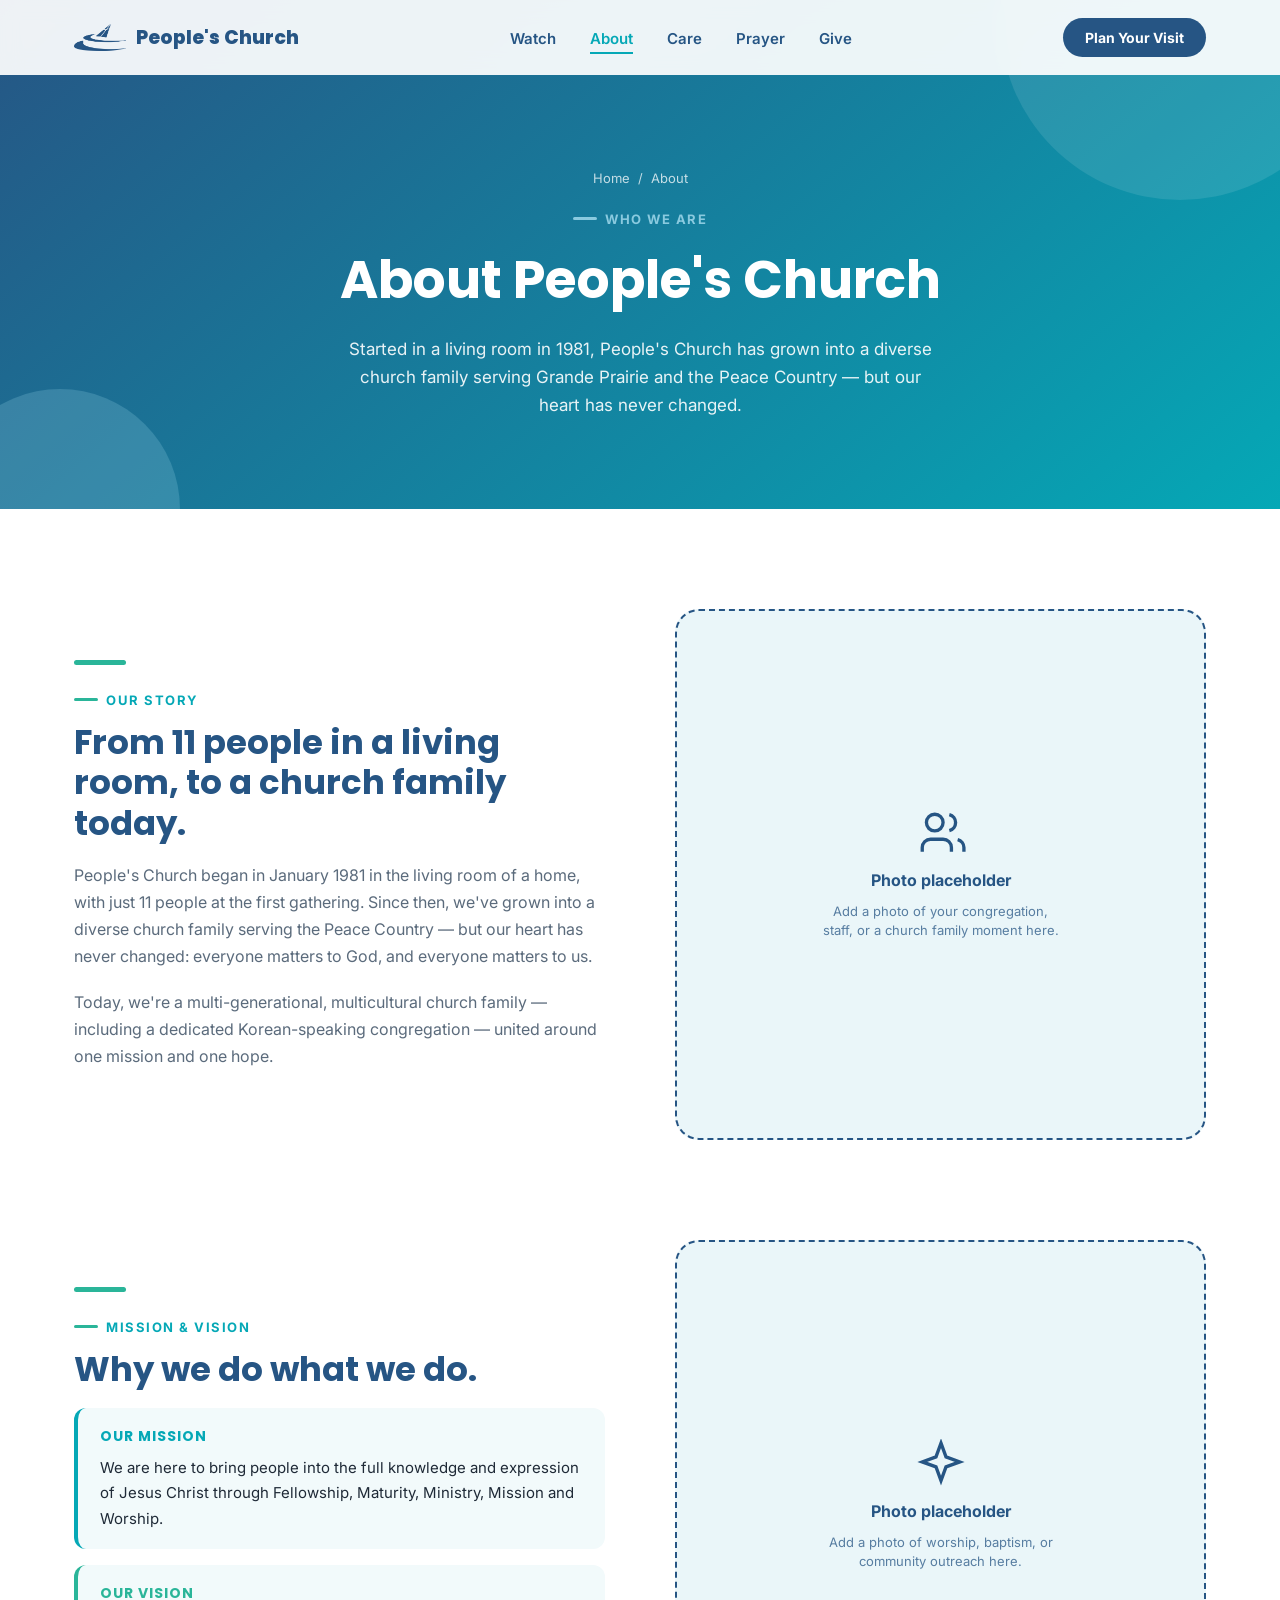
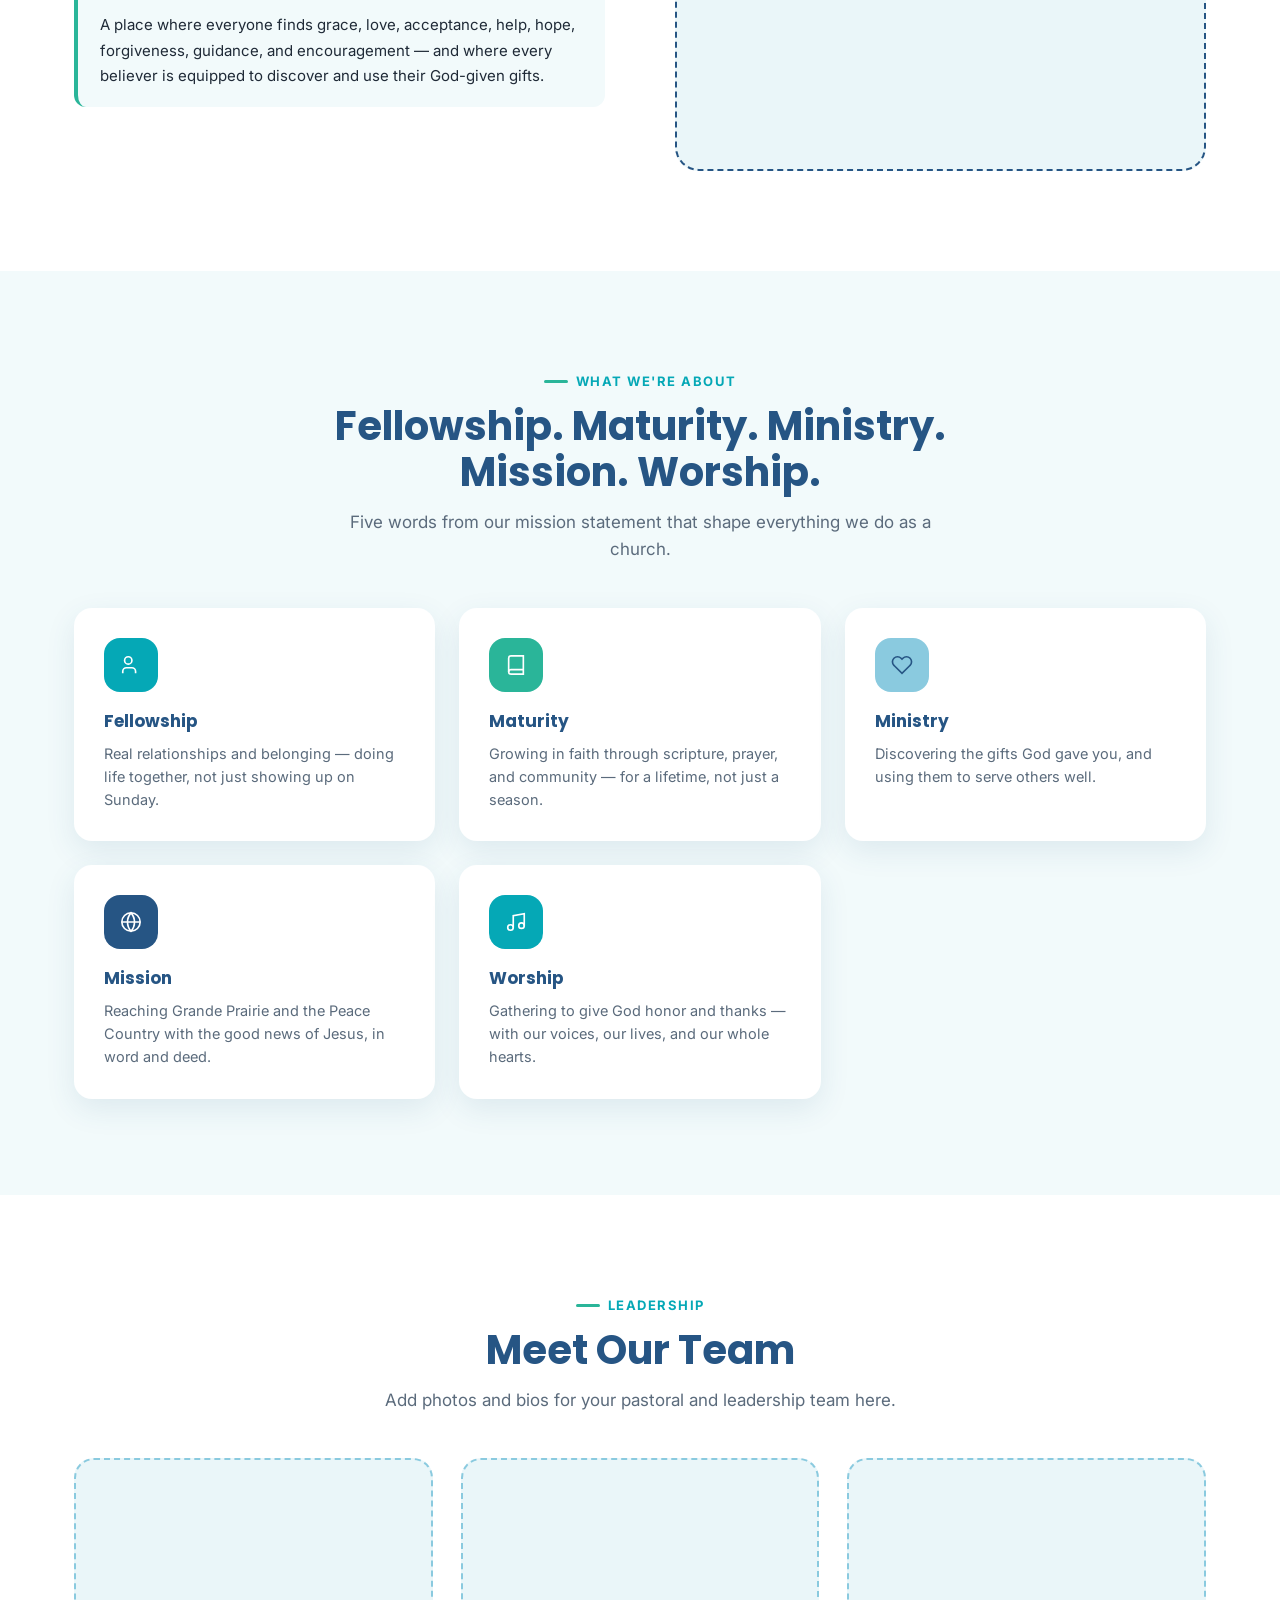
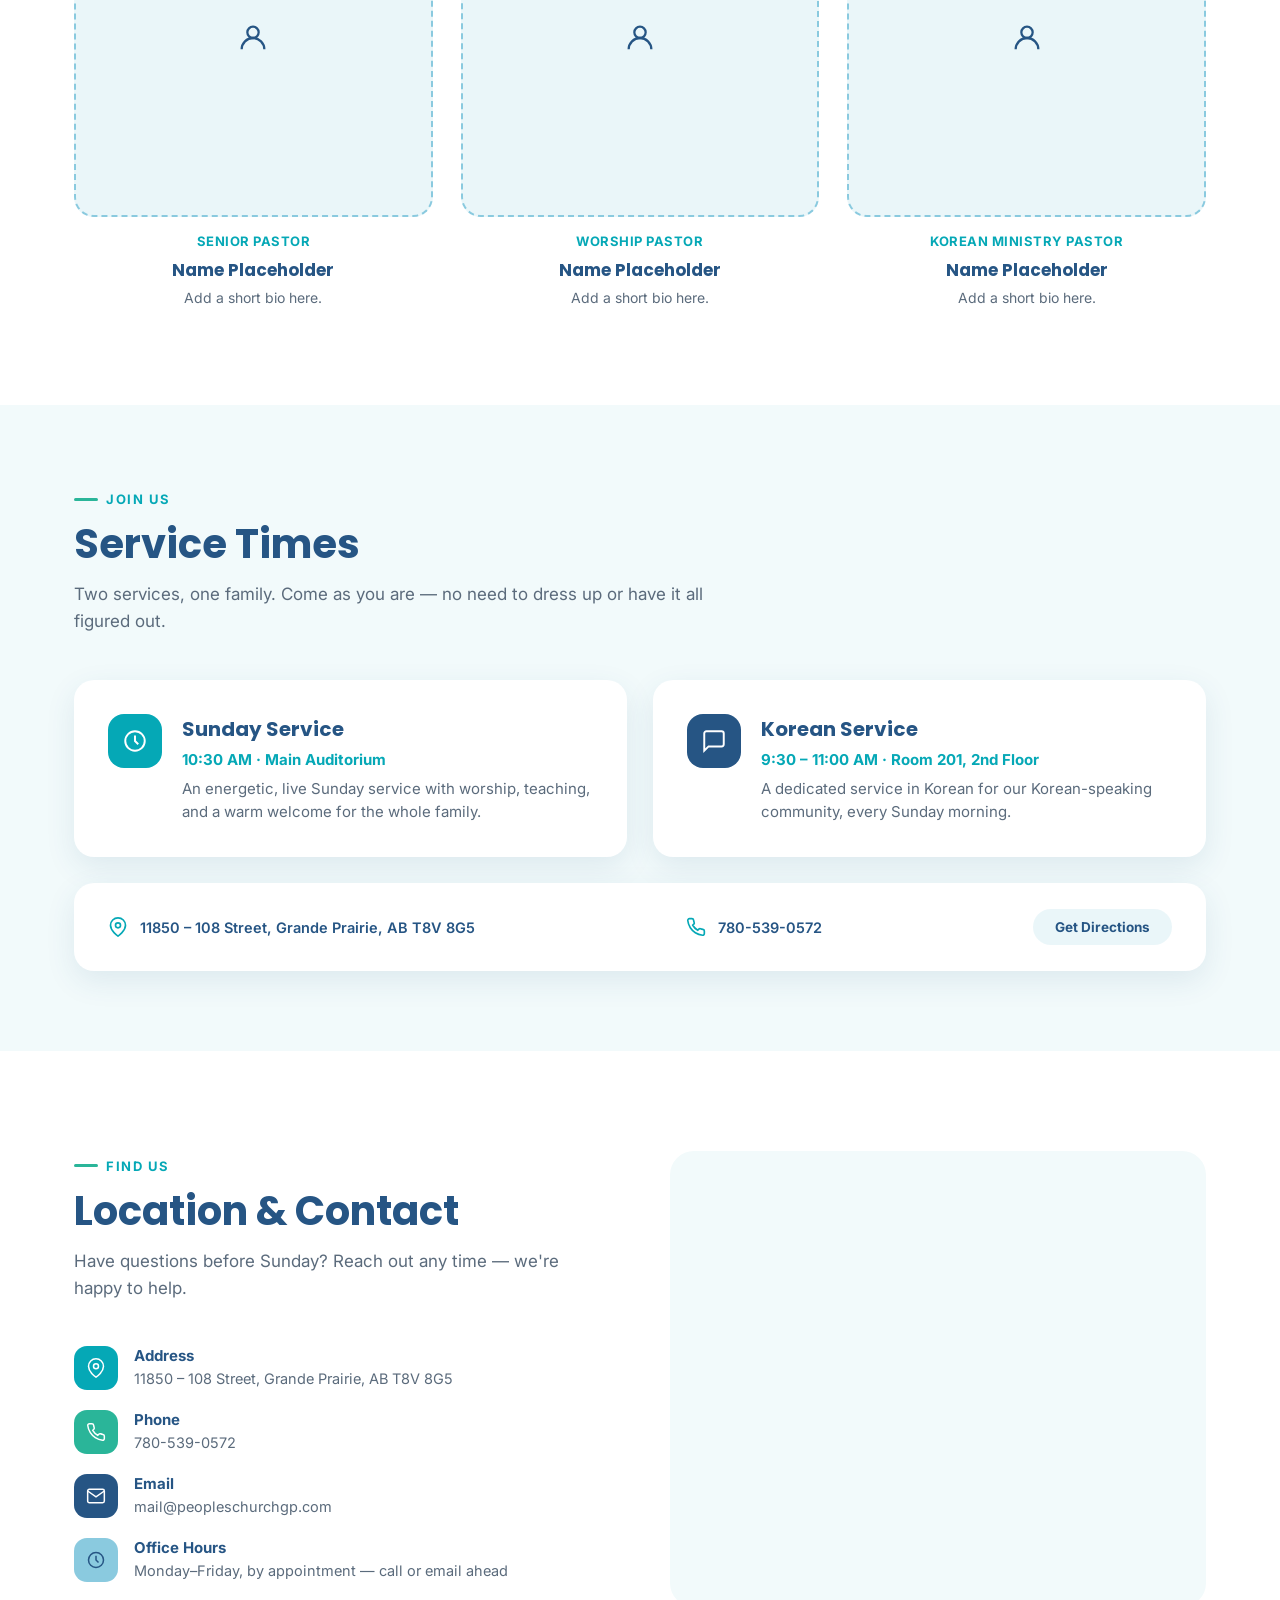
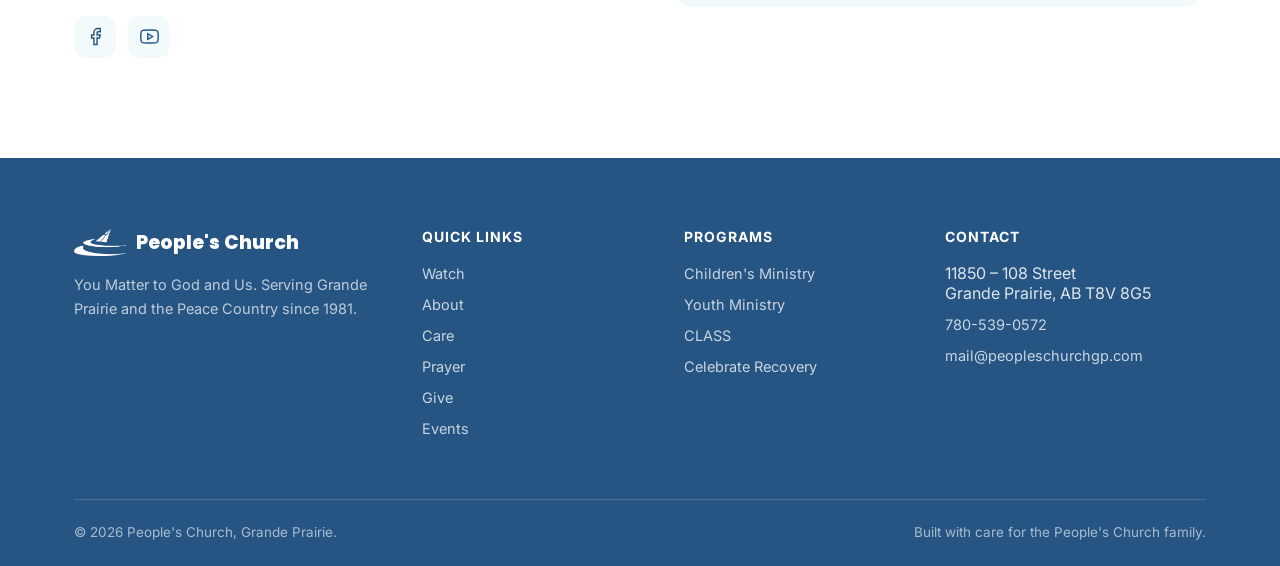
==== about.html @ 49598e31 "Initial commit: People's Church website - 11 pages: Home, About, Watch, Care, Children's Ministry, N" ====
<!DOCTYPE html>
<html lang="en">
<head>
<meta charset="UTF-8">
<meta name="viewport" content="width=device-width, initial-scale=1.0">
<title>About | People's Church</title>
<meta name="description" content="Our story, mission, vision, and service times — People's Church, Grande Prairie AB, since 1981.">
<link rel="icon" type="image/png" href="assets/img/favicon-64.png">
<link rel="preconnect" href="https://fonts.googleapis.com">
<link rel="preconnect" href="https://fonts.gstatic.com" crossorigin>
<link href="https://fonts.googleapis.com/css2?family=Poppins:wght@600;700;800&family=Inter:wght@400;500;600;700&display=swap" rel="stylesheet">
<link rel="stylesheet" href="styles.css">
<script src="https://js.churchcenter.com/modal/v1"></script>
</head>
<body>

<!-- ================= HEADER ================= -->
<header id="siteHeader">
  <div class="nav-inner">
    <a href="index.html" class="logo"><span class="logo-mark"><img src="assets/img/logo-navy.png" alt="People's Church logo"></span>People's Church</a>
    <nav id="siteNav">
      <ul>
        <li><a class="nav-link" href="watch.html">Watch</a></li>
        <li><a class="nav-link" href="about.html">About</a></li>
        <li><a class="nav-link" href="care.html">Care</a></li>
        <li><a class="nav-link" href="https://peoples.churchcenter.com/people/forms/3387" data-open-in-church-center-modal="true">Prayer</a></li>
        <li><a class="nav-link" href="giving.html">Give</a></li>
      </ul>
    </nav>
    <div class="nav-cta">
      <a href="about.html#services" class="btn btn-nav">Plan Your Visit</a>
      <button class="menu-toggle" id="menuToggle" aria-label="Toggle menu"><span></span><span></span><span></span></button>
    </div>
  </div>
</header>

<!-- ================= PAGE HERO ================= -->
<section class="page-hero">
  <div class="wrap">
    <div class="breadcrumb reveal in"><a href="index.html">Home</a> / <span>About</span></div>
    <span class="kicker">Who We Are</span>
    <h1>About People's Church</h1>
    <p>Started in a living room in 1981, People's Church has grown into a diverse church family serving Grande Prairie and the Peace Country — but our heart has never changed.</p>
  </div>
</section>

<!-- ================= OUR STORY ================= -->
<section class="about" id="story">
  <div class="wrap about-grid">
    <div class="about-copy reveal">
      <div class="bar"></div>
      <span class="kicker">Our Story</span>
      <h2>From 11 people in a living room, to a church family today.</h2>
      <p>People's Church began in January 1981 in the living room of a home, with just 11 people at the first gathering. Since then, we've grown into a diverse church family serving the Peace Country — but our heart has never changed: everyone matters to God, and everyone matters to us.</p>
      <p>Today, we're a multi-generational, multicultural church family — including a dedicated Korean-speaking congregation — united around one mission and one hope.</p>
    </div>
    <div class="about-visual reveal">
      <svg class="ic" viewBox="0 0 24 24" fill="none" stroke="currentColor" stroke-width="1.6"><path d="M17 21v-2a4 4 0 0 0-4-4H7a4 4 0 0 0-4 4v2"/><circle cx="9" cy="7" r="4"/><path d="M23 21v-2a4 4 0 0 0-3-3.87"/><path d="M16 3.13a4 4 0 0 1 0 7.75"/></svg>
      <strong>Photo placeholder</strong>
      <small>Add a photo of your congregation, staff, or a church family moment here.</small>
    </div>
  </div>
</section>

<!-- ================= MISSION & VISION ================= -->
<section class="about" id="mission" style="padding-top:0;">
  <div class="wrap about-grid">
    <div class="about-visual reveal" style="order:2;">
      <svg class="ic" viewBox="0 0 24 24" fill="none" stroke="currentColor" stroke-width="1.6"><path d="M12 2l2.4 6.6L21 11l-6.6 2.4L12 20l-2.4-6.6L3 11l6.6-2.4z"/></svg>
      <strong>Photo placeholder</strong>
      <small>Add a photo of worship, baptism, or community outreach here.</small>
    </div>
    <div class="about-copy reveal" style="order:1;">
      <div class="bar"></div>
      <span class="kicker">Mission &amp; Vision</span>
      <h2>Why we do what we do.</h2>
      <div class="mv-box">
        <h4>Our Mission</h4>
        <p>We are here to bring people into the full knowledge and expression of Jesus Christ through Fellowship, Maturity, Ministry, Mission and Worship.</p>
      </div>
      <div class="mv-box" style="border-color:var(--teal-green)">
        <h4 style="color:var(--teal-green)">Our Vision</h4>
        <p>A place where everyone finds grace, love, acceptance, help, hope, forgiveness, guidance, and encouragement — and where every believer is equipped to discover and use their God-given gifts.</p>
      </div>
    </div>
  </div>
</section>

<!-- ================= FIVE VALUES ================= -->
<section class="beliefs" id="values">
  <div class="wrap">
    <div class="section-head center reveal" style="margin-left:auto; margin-right:auto;">
      <span class="kicker">What We're About</span>
      <h2>Fellowship. Maturity. Ministry. Mission. Worship.</h2>
      <p>Five words from our mission statement that shape everything we do as a church.</p>
    </div>
    <div class="belief-grid">
      <div class="belief-card reveal">
        <div class="icon-badge" style="background:var(--teal)"><svg width="22" height="22" viewBox="0 0 24 24" fill="none" stroke="white" stroke-width="1.8"><path d="M17 21v-2a4 4 0 0 0-4-4H7a4 4 0 0 0-4 4v2"/><circle cx="9" cy="7" r="4"/></svg></div>
        <h4>Fellowship</h4>
        <p>Real relationships and belonging — doing life together, not just showing up on Sunday.</p>
      </div>
      <div class="belief-card reveal">
        <div class="icon-badge" style="background:var(--teal-green)"><svg width="22" height="22" viewBox="0 0 24 24" fill="none" stroke="white" stroke-width="1.8"><path d="M4 19.5A2.5 2.5 0 0 1 6.5 17H20"/><path d="M6.5 2H20v20H6.5A2.5 2.5 0 0 1 4 19.5v-15A2.5 2.5 0 0 1 6.5 2z"/></svg></div>
        <h4>Maturity</h4>
        <p>Growing in faith through scripture, prayer, and community — for a lifetime, not just a season.</p>
      </div>
      <div class="belief-card reveal">
        <div class="icon-badge" style="background:var(--sky); color:var(--navy);"><svg width="22" height="22" viewBox="0 0 24 24" fill="none" stroke="var(--navy)" stroke-width="1.8"><path d="M20.8 4.6a5.5 5.5 0 0 0-7.8 0L12 5.6l-1-1a5.5 5.5 0 0 0-7.8 7.8l1 1L12 21l7.8-7.6 1-1a5.5 5.5 0 0 0 0-7.8z"/></svg></div>
        <h4>Ministry</h4>
        <p>Discovering the gifts God gave you, and using them to serve others well.</p>
      </div>
      <div class="belief-card reveal">
        <div class="icon-badge" style="background:var(--navy)"><svg width="22" height="22" viewBox="0 0 24 24" fill="none" stroke="white" stroke-width="1.8"><circle cx="12" cy="12" r="10"/><path d="M2 12h20M12 2a15 15 0 0 1 0 20 15 15 0 0 1 0-20z"/></svg></div>
        <h4>Mission</h4>
        <p>Reaching Grande Prairie and the Peace Country with the good news of Jesus, in word and deed.</p>
      </div>
      <div class="belief-card reveal">
        <div class="icon-badge" style="background:var(--teal)"><svg width="22" height="22" viewBox="0 0 24 24" fill="none" stroke="white" stroke-width="1.8"><path d="M9 18V5l12-2v13"/><circle cx="6" cy="18" r="3"/><circle cx="18" cy="16" r="3"/></svg></div>
        <h4>Worship</h4>
        <p>Gathering to give God honor and thanks — with our voices, our lives, and our whole hearts.</p>
      </div>
    </div>
  </div>
</section>

<!-- ================= LEADERSHIP ================= -->
<section class="staff" id="leadership">
  <div class="wrap">
    <div class="section-head center reveal" style="margin-left:auto; margin-right:auto;">
      <span class="kicker">Leadership</span>
      <h2>Meet Our Team</h2>
      <p>Add photos and bios for your pastoral and leadership team here.</p>
    </div>
    <div class="staff-grid">
      <div class="staff-card reveal">
        <div class="staff-photo"><svg width="34" height="34" viewBox="0 0 24 24" fill="none" stroke="currentColor" stroke-width="1.6"><circle cx="12" cy="8" r="4"/><path d="M4 20c0-4.4 3.6-8 8-8s8 3.6 8 8"/></svg></div>
        <span class="role">Senior Pastor</span>
        <h4>Name Placeholder</h4>
        <p>Add a short bio here.</p>
      </div>
      <div class="staff-card reveal">
        <div class="staff-photo"><svg width="34" height="34" viewBox="0 0 24 24" fill="none" stroke="currentColor" stroke-width="1.6"><circle cx="12" cy="8" r="4"/><path d="M4 20c0-4.4 3.6-8 8-8s8 3.6 8 8"/></svg></div>
        <span class="role">Worship Pastor</span>
        <h4>Name Placeholder</h4>
        <p>Add a short bio here.</p>
      </div>
      <div class="staff-card reveal">
        <div class="staff-photo"><svg width="34" height="34" viewBox="0 0 24 24" fill="none" stroke="currentColor" stroke-width="1.6"><circle cx="12" cy="8" r="4"/><path d="M4 20c0-4.4 3.6-8 8-8s8 3.6 8 8"/></svg></div>
        <span class="role">Korean Ministry Pastor</span>
        <h4>Name Placeholder</h4>
        <p>Add a short bio here.</p>
      </div>
    </div>
  </div>
</section>

<!-- ================= SERVICE TIMES ================= -->
<section class="services" id="services">
  <div class="wrap">
    <div class="section-head reveal">
      <span class="kicker">Join Us</span>
      <h2>Service Times</h2>
      <p>Two services, one family. Come as you are — no need to dress up or have it all figured out.</p>
    </div>
    <div class="service-grid">
      <div class="service-card reveal">
        <div class="icon-badge" style="background:var(--teal)">
          <svg width="26" height="26" viewBox="0 0 24 24" fill="none" stroke="white" stroke-width="1.8"><circle cx="12" cy="12" r="9"/><path d="M12 7v5l3 3"/></svg>
        </div>
        <div>
          <h3>Sunday Service</h3>
          <span class="time">10:30 AM &middot; Main Auditorium</span>
          <p>An energetic, live Sunday service with worship, teaching, and a warm welcome for the whole family.</p>
        </div>
      </div>
      <div class="service-card reveal">
        <div class="icon-badge" style="background:var(--navy)">
          <svg width="26" height="26" viewBox="0 0 24 24" fill="none" stroke="white" stroke-width="1.8"><path d="M21 15a2 2 0 0 1-2 2H7l-4 4V5a2 2 0 0 1 2-2h14a2 2 0 0 1 2 2z"/></svg>
        </div>
        <div>
          <h3>Korean Service</h3>
          <span class="time">9:30 – 11:00 AM · Room 201, 2nd Floor</span>
          <p>A dedicated service in Korean for our Korean-speaking community, every Sunday morning.</p>
        </div>
      </div>
    </div>
    <div class="visit-strip reveal">
      <div class="vi">
        <svg width="20" height="20" viewBox="0 0 24 24" fill="none" stroke="var(--teal)" stroke-width="2"><path d="M21 10c0 7-9 13-9 13s-9-6-9-13a9 9 0 0 1 18 0z"/><circle cx="12" cy="10" r="3"/></svg>
        11850 – 108 Street, Grande Prairie, AB T8V 8G5
      </div>
      <div class="vi">
        <svg width="20" height="20" viewBox="0 0 24 24" fill="none" stroke="var(--teal)" stroke-width="2"><path d="M22 16.92v3a2 2 0 0 1-2.18 2 19.79 19.79 0 0 1-8.63-3.07 19.5 19.5 0 0 1-6-6 19.79 19.79 0 0 1-3.07-8.67A2 2 0 0 1 4.11 2h3a2 2 0 0 1 2 1.72c.127.96.362 1.903.7 2.81a2 2 0 0 1-.45 2.11L8.09 9.91a16 16 0 0 0 6 6l1.27-1.27a2 2 0 0 1 2.11-.45c.907.338 1.85.573 2.81.7A2 2 0 0 1 22 16.92z"/></svg>
        780-539-0572
      </div>
      <a href="#location" class="btn btn-ghost" style="padding:10px 22px; font-size:13.5px;">Get Directions</a>
    </div>
  </div>
</section>

<!-- ================= LOCATION & CONTACT ================= -->
<section class="visit" id="location">
  <div class="wrap visit-grid">
    <div class="reveal">
      <div class="section-head">
        <span class="kicker">Find Us</span>
        <h2>Location &amp; Contact</h2>
        <p>Have questions before Sunday? Reach out any time — we're happy to help.</p>
      </div>
      <div class="contact-list">
        <div class="contact-item">
          <div class="icon-badge" style="background:var(--teal)"><svg width="20" height="20" viewBox="0 0 24 24" fill="none" stroke="white" stroke-width="1.8"><path d="M21 10c0 7-9 13-9 13s-9-6-9-13a9 9 0 0 1 18 0z"/><circle cx="12" cy="10" r="3"/></svg></div>
          <div><h5>Address</h5><p>11850 – 108 Street, Grande Prairie, AB T8V 8G5</p></div>
        </div>
        <div class="contact-item">
          <div class="icon-badge" style="background:var(--teal-green)"><svg width="20" height="20" viewBox="0 0 24 24" fill="none" stroke="white" stroke-width="1.8"><path d="M22 16.92v3a2 2 0 0 1-2.18 2 19.79 19.79 0 0 1-8.63-3.07 19.5 19.5 0 0 1-6-6 19.79 19.79 0 0 1-3.07-8.67A2 2 0 0 1 4.11 2h3a2 2 0 0 1 2 1.72c.127.96.362 1.903.7 2.81a2 2 0 0 1-.45 2.11L8.09 9.91a16 16 0 0 0 6 6l1.27-1.27a2 2 0 0 1 2.11-.45c.907.338 1.85.573 2.81.7A2 2 0 0 1 22 16.92z"/></svg></div>
          <div><h5>Phone</h5><a href="tel:+17805390572">780-539-0572</a></div>
        </div>
        <div class="contact-item">
          <div class="icon-badge" style="background:var(--navy)"><svg width="20" height="20" viewBox="0 0 24 24" fill="none" stroke="white" stroke-width="1.8"><path d="M22 6l-10 7L2 6"/><rect x="2" y="4" width="20" height="16" rx="2"/></svg></div>
          <div><h5>Email</h5><a href="mailto:mail@peopleschurchgp.com">mail@peopleschurchgp.com</a></div>
        </div>
        <div class="contact-item">
          <div class="icon-badge" style="background:var(--sky); color:var(--navy);"><svg width="20" height="20" viewBox="0 0 24 24" fill="none" stroke="var(--navy)" stroke-width="1.8"><circle cx="12" cy="12" r="9"/><path d="M12 7v5l3 3"/></svg></div>
          <div><h5>Office Hours</h5><p>Monday–Friday, by appointment — call or email ahead</p></div>
        </div>
      </div>
      <div class="social-row">
        <a href="https://www.facebook.com/peopleschurchgp/" target="_blank" rel="noopener" aria-label="Facebook"><svg width="19" height="19" viewBox="0 0 24 24" fill="none" stroke="currentColor" stroke-width="1.8"><path d="M18 2h-3a5 5 0 0 0-5 5v3H7v4h3v8h4v-8h3l1-4h-4V7a1 1 0 0 1 1-1h3z"/></svg></a>
        <a href="https://www.youtube.com/@peopleschurchgp" target="_blank" rel="noopener" aria-label="YouTube"><svg width="19" height="19" viewBox="0 0 24 24" fill="none" stroke="currentColor" stroke-width="1.8"><path d="M22.5 6.2a2.8 2.8 0 0 0-2-2C18.9 3.7 12 3.7 12 3.7s-6.9 0-8.5.5a2.8 2.8 0 0 0-2 2A29 29 0 0 0 1 12a29 29 0 0 0 .5 5.8 2.8 2.8 0 0 0 2 2c1.6.5 8.5.5 8.5.5s6.9 0 8.5-.5a2.8 2.8 0 0 0 2-2A29 29 0 0 0 23 12a29 29 0 0 0-.5-5.8z"/><path d="M9.8 15.5l6-3.5-6-3.5z"/></svg></a>
      </div>
    </div>
    <div class="map-box filled reveal">
      <iframe src="https://www.google.com/maps/embed?pb=!1m18!1m12!1m3!1d2277.7970477520958!2d-118.8236028230363!3d55.18681977287997!2m3!1f0!2f0!3f0!3m2!1i1024!2i768!4f13.1!3m3!1m2!1s0x539093fcfaf3bf43%3A0x34a7b12c6435bf27!2sPeople's%20Church%20Grande%20Prairie!5e0!3m2!1sen!2sca!4v1785957897593!5m2!1sen!2sca" title="Map to People's Church, 11850 – 108 Street, Grande Prairie, AB" allowfullscreen="" loading="lazy" referrerpolicy="strict-origin-when-cross-origin"></iframe>
    </div>
  </div>
</section>

<!-- ================= FOOTER ================= -->
<footer>
  <div class="wrap">
    <div class="footer-grid">
      <div>
        <div class="footer-logo"><span class="logo-mark"><img src="assets/img/logo-white.png" alt="People's Church logo"></span>People's Church</div>
        <p>You Matter to God and Us. Serving Grande Prairie and the Peace Country since 1981.</p>
      </div>
      <div>
        <h5>Quick Links</h5>
        <ul>
          <li><a href="watch.html">Watch</a></li>
          <li><a href="about.html">About</a></li>
          <li><a href="care.html">Care</a></li>
          <li><a href="https://peoples.churchcenter.com/people/forms/3387" data-open-in-church-center-modal="true">Prayer</a></li>
          <li><a href="giving.html">Give</a></li>
          <li><a href="events.html">Events</a></li>
        </ul>
      </div>
      <div>
        <h5>Programs</h5>
        <ul>
          <li><a href="children.html">Children's Ministry</a></li>
          <li><a href="nextgen.html#youth">Youth Ministry</a></li>
          <li><a href="class.html">CLASS</a></li>
          <li><a href="recovery.html">Celebrate Recovery</a></li>
        </ul>
      </div>
      <div>
        <h5>Contact</h5>
        <ul>
          <li>11850 – 108 Street<br>Grande Prairie, AB T8V 8G5</li>
          <li><a href="tel:+17805390572">780-539-0572</a></li>
          <li><a href="mailto:mail@peopleschurchgp.com">mail@peopleschurchgp.com</a></li>
        </ul>
      </div>
    </div>
    <div class="footer-bottom">
      <span class="year"></span>
      <span>Built with care for the People's Church family.</span>
    </div>
  </div>
</footer>

<button class="totop" id="toTop" aria-label="Back to top">
  <svg width="18" height="18" viewBox="0 0 24 24" fill="none" stroke="white" stroke-width="2"><path d="M18 15l-6-6-6 6"/></svg>
</button>

<script src="main.js"></script>
</body>
</html>
---- styles.css ----
/* =========================================================
   People's Church — shared design system
   Used by: index.html, watch.html, about.html, care.html, giving.html
   ========================================================= */
:root{
  --teal:#05A8B6;
  --teal-green:#2AB599;
  --sky:#8ACADF;
  --navy:#265584;
  --black:#000000;
  --white:#FFFFFF;
  --ink:#1f2a37;
  --gray:#5b6b7c;
  --bg-tint:#F2FAFB;
  --sky-tint: rgba(138,202,223,0.18);
  --radius: 20px;
  --shadow: 0 10px 30px rgba(38,85,132,0.10);
  --shadow-lg: 0 20px 50px rgba(38,85,132,0.18);
}
*{box-sizing:border-box; margin:0; padding:0;}
html{scroll-behavior:smooth;}
body{
  font-family:'Inter', sans-serif;
  color:var(--ink);
  background:var(--white);
  overflow-x:hidden;
}
h1,h2,h3,h4{font-family:'Poppins', sans-serif; color:var(--navy);}
a{text-decoration:none; color:inherit;}
ul{list-style:none;}
img,svg{display:block;}
.wrap{max-width:1180px; margin:0 auto; padding:0 24px;}
.kicker{
  display:inline-flex; align-items:center; gap:8px;
  font-family:'Inter'; font-weight:700; font-size:13px; letter-spacing:1.5px;
  text-transform:uppercase; color:var(--teal); margin-bottom:14px;
}
.kicker::before{content:""; width:24px; height:3px; background:var(--teal-green); border-radius:2px; display:inline-block;}
.section-head{max-width:640px; margin-bottom:44px;}
.section-head.center{margin-left:auto; margin-right:auto; text-align:center;}
.section-head h2{font-size:clamp(28px,4vw,40px); line-height:1.15; margin-bottom:14px;}
.section-head p{color:var(--gray); font-size:17px; line-height:1.6;}
section{position:relative;}
.btn{
  display:inline-flex; align-items:center; justify-content:center; gap:8px;
  padding:15px 30px; border-radius:100px; font-weight:700; font-size:15px;
  cursor:pointer; border:none; transition:transform .2s ease, box-shadow .2s ease, background .2s ease;
  font-family:'Inter';
}
.btn:hover{transform:translateY(-2px);}
.btn-primary{background:var(--white); color:var(--navy); box-shadow:var(--shadow);}
.btn-primary:hover{box-shadow:var(--shadow-lg);}
.btn-outline{background:transparent; color:var(--white); border:2px solid rgba(255,255,255,0.7);}
.btn-outline:hover{background:rgba(255,255,255,0.15);}
.btn-solid{background:var(--teal); color:var(--white); box-shadow:0 10px 24px rgba(5,168,182,0.35);}
.btn-solid:hover{background:var(--teal-green);}
.btn-ghost{background:var(--sky-tint); color:var(--navy);}
.btn-ghost:hover{background:var(--sky);}

/* ---------- HEADER ---------- */
header{
  position:fixed; top:0; left:0; right:0; z-index:1000;
  background:rgba(255,255,255,0.92); backdrop-filter:blur(10px);
  transition:box-shadow .3s ease, padding .3s ease;
  padding:18px 0;
}
header.scrolled{box-shadow:0 4px 24px rgba(38,85,132,0.10); padding:12px 0;}
.nav-inner{display:flex; align-items:center; justify-content:space-between; max-width:1180px; margin:0 auto; padding:0 24px;}
.logo{display:flex; align-items:center; gap:10px; font-family:'Poppins'; font-weight:800; font-size:19px; color:var(--navy);}
.logo-mark{
  width:52px; height:27px;
  display:flex; align-items:center; justify-content:center;
  flex-shrink:0;
}
.logo-mark img{width:100%; height:100%; object-fit:contain; display:block;}
nav ul{display:flex; gap:34px; align-items:center;}
nav a.nav-link{font-weight:600; font-size:15px; color:var(--navy); position:relative; padding:6px 0;}
nav a.nav-link::after{content:""; position:absolute; left:0; bottom:0; width:0; height:2px; background:var(--teal); transition:width .25s ease;}
nav a.nav-link:hover::after, nav a.nav-link.active::after{width:100%;}
nav a.nav-link.active{color:var(--teal);}
.nav-cta{display:flex; align-items:center; gap:16px;}
.nav-cta .btn{padding:11px 22px; font-size:14px;}
.btn-nav{background:var(--navy); color:white;}
.btn-nav:hover{background:var(--teal);}
.menu-toggle{display:none; flex-direction:column; gap:5px; background:none; border:none; cursor:pointer; padding:6px;}
.menu-toggle span{width:24px; height:2.5px; background:var(--navy); border-radius:2px; transition:.3s;}

/* ---------- HERO (home) ---------- */
.hero{
  min-height:100vh; display:flex; align-items:center;
  background:linear-gradient(150deg, var(--teal) 0%, var(--teal-green) 55%, #1c9e8c 100%);
  position:relative; overflow:hidden; padding:140px 0 100px;
}
.hero::before, .hero::after{
  content:""; position:absolute; border-radius:50%;
  background:rgba(255,255,255,0.14); filter:blur(4px); z-index:1;
}
.hero::before{width:420px; height:420px; top:-140px; right:-100px;}
.hero::after{width:280px; height:280px; bottom:-100px; left:-60px; background:rgba(138,202,223,0.35);}

/* Full-bleed hero media: real photo by default, video loop layers on top if provided */
.hero-media{position:absolute; inset:0; z-index:0; overflow:hidden; background:var(--navy);}
.hero-photo{
  position:absolute; inset:0; width:100%; height:100%; object-fit:cover; object-position:center 30%;
}
.hero-video{
  position:absolute; inset:0; width:100%; height:100%; object-fit:cover;
  opacity:0; transition:opacity 1s ease;
}
.hero-video.is-playing{opacity:1;}
.hero-scrim{
  position:absolute; inset:0; z-index:1;
  background:linear-gradient(100deg, rgba(15,55,74,0.90) 0%, rgba(5,168,182,0.68) 42%, rgba(42,181,153,0.38) 100%);
}
.hero-inner{position:relative; z-index:2; max-width:640px;}
.hero-tag{
  display:inline-block; background:rgba(255,255,255,0.18); color:white; font-weight:700;
  font-size:13px; letter-spacing:1px; text-transform:uppercase; padding:8px 18px; border-radius:100px; margin-bottom:22px;
}
.hero h1{color:white; font-size:clamp(38px,5.5vw,58px); line-height:1.08; margin-bottom:20px;}
.hero h1 span{color:#eafffb; text-decoration:underline; text-decoration-color:rgba(255,255,255,0.4); text-underline-offset:8px;}
.hero p{color:rgba(255,255,255,0.92); font-size:18px; line-height:1.65; margin-bottom:32px; max-width:520px;}
.hero-actions{display:flex; gap:16px; flex-wrap:wrap; margin-bottom:38px;}
.hero-meta{display:flex; gap:28px; flex-wrap:wrap;}
.hero-meta div{color:white;}
.hero-meta .num{font-family:'Poppins'; font-weight:800; font-size:22px; display:block;}
.hero-meta .lbl{font-size:13px; color:rgba(255,255,255,0.8);}
.scroll-cue{
  position:absolute; bottom:28px; left:50%; transform:translateX(-50%); z-index:2;
  color:white; opacity:.85; display:flex; flex-direction:column; align-items:center; gap:6px;
  font-size:12px; letter-spacing:1px; text-transform:uppercase; animation:bob 2.2s ease-in-out infinite;
}
@keyframes bob{0%,100%{transform:translateX(-50%) translateY(0);} 50%{transform:translateX(-50%) translateY(8px);}}

/* ---------- PAGE HERO (sub-pages: Watch/About/Care/Giving) ---------- */
.page-hero{
  background:linear-gradient(140deg, var(--navy) 0%, var(--teal) 100%);
  padding:170px 0 90px; color:white; position:relative; overflow:hidden; text-align:center;
}
.page-hero::before{
  content:""; position:absolute; width:360px; height:360px; border-radius:50%;
  background:rgba(255,255,255,0.10); top:-160px; right:-80px;
}
.page-hero::after{
  content:""; position:absolute; width:240px; height:240px; border-radius:50%;
  background:rgba(138,202,223,0.25); bottom:-120px; left:-60px;
}
.page-hero .breadcrumb{
  position:relative; z-index:2; font-size:13px; color:rgba(255,255,255,0.75); margin-bottom:18px;
  display:flex; gap:8px; justify-content:center; align-items:center;
}
.page-hero .breadcrumb a:hover{color:white;}
.page-hero .kicker{color:var(--sky); justify-content:center; position:relative; z-index:2;}
.page-hero .kicker::before{background:var(--sky);}
.page-hero h1{color:white; font-size:clamp(34px,5vw,52px); margin-bottom:16px; position:relative; z-index:2;}
.page-hero p{max-width:600px; margin:0 auto; color:rgba(255,255,255,0.9); font-size:17px; line-height:1.65; position:relative; z-index:2;}
.page-hero.photo::before, .page-hero.photo::after{display:none;}
.page-hero-photo{
  position:absolute; inset:0; width:100%; height:100%; object-fit:cover; object-position:center 38%; z-index:0;
}
.page-hero-scrim{
  position:absolute; inset:0; z-index:1;
  background:linear-gradient(140deg, rgba(15,45,66,0.90) 0%, rgba(5,168,182,0.72) 48%, rgba(5,168,182,0.32) 100%);
}
.page-hero .program-logo{
  width:88px; height:auto; margin:0 auto 20px; display:block; position:relative; z-index:2;
}

/* ---------- WATCH TEASER (home) ---------- */
.watch-teaser{padding:96px 0; background:var(--bg-tint);}
.watch-thumb{
  position:relative; border-radius:24px; overflow:hidden; aspect-ratio:2.3/1; display:block;
  box-shadow:var(--shadow-lg); background:#000;
}
.watch-thumb img{width:100%; height:100%; object-fit:cover; object-position:center 68%; display:block; transition:transform .4s ease;}
.watch-thumb:hover img{transform:scale(1.04);}
.watch-thumb .play{
  position:absolute; top:50%; left:50%; transform:translate(-50%,-50%);
  width:74px; height:74px; border-radius:50%; background:rgba(5,168,182,0.92); color:white;
  display:flex; align-items:center; justify-content:center; box-shadow:0 14px 30px rgba(0,0,0,0.3);
  transition:transform .25s ease, background .25s ease;
}
.watch-thumb:hover .play{transform:translate(-50%,-50%) scale(1.08); background:var(--teal-green);}
.watch-thumb .badge{
  position:absolute; top:18px; left:18px; background:rgba(15,55,74,0.75); color:white; font-size:12px;
  font-weight:700; text-transform:uppercase; letter-spacing:.5px; padding:7px 14px; border-radius:100px;
}

/* ---------- WELCOME STRIP ---------- */
.welcome{padding:90px 0 70px; text-align:center;}
.welcome .section-head{max-width:720px; margin:0 auto;}
.welcome .kicker{justify-content:center;}

/* ---------- SERVICE TIMES ---------- */
.services{background:var(--bg-tint); padding:80px 0;}
.service-grid{display:grid; grid-template-columns:repeat(2,1fr); gap:26px;}
.service-card{
  background:white; border-radius:var(--radius); padding:34px; box-shadow:var(--shadow);
  display:flex; gap:20px; align-items:flex-start; transition:transform .25s ease, box-shadow .25s ease;
}
.service-card:hover{transform:translateY(-6px); box-shadow:var(--shadow-lg);}
.icon-badge{
  width:54px; height:54px; border-radius:16px; flex-shrink:0;
  display:flex; align-items:center; justify-content:center; color:white;
}
.service-card h3{font-size:20px; margin-bottom:6px;}
.service-card .time{font-weight:700; color:var(--teal); font-size:15px; margin-bottom:8px; display:block;}
.service-card p{color:var(--gray); font-size:15px; line-height:1.55;}
.visit-strip{
  margin-top:26px; background:white; border-radius:var(--radius); box-shadow:var(--shadow);
  padding:26px 34px; display:flex; flex-wrap:wrap; gap:28px; align-items:center; justify-content:space-between;
}
.visit-strip .vi{display:flex; align-items:center; gap:12px; font-size:14.5px; color:var(--navy); font-weight:600;}
.visit-strip .vi svg{flex-shrink:0;}

/* ---------- ABOUT / MISSION ---------- */
.about{padding:100px 0;}
.about-grid{display:grid; grid-template-columns:1fr 1fr; gap:70px; align-items:center;}
.about-visual{
  border:2px dashed var(--navy); border-radius:24px; background:var(--sky-tint);
  aspect-ratio:1/1; display:flex; flex-direction:column; align-items:center; justify-content:center;
  gap:12px; color:var(--navy); text-align:center; padding:30px;
}
.about-visual .ic{width:50px; height:50px;}
.about-visual small{font-size:13px; opacity:.75; max-width:240px; line-height:1.5;}
.about-copy .bar{width:52px; height:5px; background:var(--teal-green); border-radius:3px; margin-bottom:20px;}
.about-copy h2{font-size:clamp(26px,3.4vw,34px); margin-bottom:18px; line-height:1.2;}
.about-copy p{color:var(--gray); line-height:1.7; font-size:16px; margin-bottom:18px;}
.mv-box{background:var(--bg-tint); border-left:4px solid var(--teal); padding:18px 22px; border-radius:12px; margin-bottom:16px;}
.mv-box h4{font-size:14px; text-transform:uppercase; letter-spacing:1px; color:var(--teal); margin-bottom:8px;}
.mv-box p{margin:0; font-size:15px; color:var(--ink);}

/* ---------- BELIEFS ---------- */
.beliefs{background:var(--bg-tint); padding:96px 0;}
.belief-grid{display:grid; grid-template-columns:repeat(3,1fr); gap:24px;}
.belief-card{background:white; border-radius:18px; padding:30px; box-shadow:var(--shadow); transition:transform .25s ease, box-shadow .25s ease;}
.belief-card:hover{transform:translateY(-6px); box-shadow:var(--shadow-lg);}
.belief-card .icon-badge{margin-bottom:16px;}
.belief-card h4{font-size:17px; margin-bottom:8px;}
.belief-card p{font-size:14.5px; color:var(--gray); line-height:1.6;}

/* ---------- STAFF / LEADERSHIP ---------- */
.staff{padding:96px 0;}
.staff-grid{display:grid; grid-template-columns:repeat(3,1fr); gap:28px;}
.staff-card{text-align:center;}
.staff-photo{
  aspect-ratio:1/1; border-radius:20px; border:2px dashed var(--sky); background:var(--sky-tint);
  display:flex; align-items:center; justify-content:center; color:var(--navy); margin-bottom:16px;
}
.staff-card h4{font-size:17px; margin-bottom:4px;}
.staff-card .role{color:var(--teal); font-weight:700; font-size:13px; text-transform:uppercase; letter-spacing:.5px; margin-bottom:8px; display:block;}
.staff-card p{font-size:14px; color:var(--gray); line-height:1.55;}

/* ---------- PROGRAMS INTRO BAND ---------- */
.programs-intro{
  background:linear-gradient(120deg, var(--navy), var(--teal));
  padding:80px 0; text-align:center; color:white;
}
.programs-intro .kicker{color:var(--sky); justify-content:center;}
.programs-intro .kicker::before{background:var(--sky);}
.programs-intro h2{color:white; font-size:clamp(28px,4vw,40px); margin-bottom:16px;}
.programs-intro p{color:rgba(255,255,255,0.88); max-width:600px; margin:0 auto; font-size:17px; line-height:1.6;}

/* ---------- PROGRAM BLOCKS ---------- */
.program{padding:96px 0;}
.program.alt{background:var(--bg-tint);}
.program-grid{display:grid; grid-template-columns:1fr 1fr; gap:64px; align-items:center;}
.program.reverse .program-grid{direction:rtl;}
.program.reverse .program-grid > *{direction:ltr;}
.program-visual{
  border:2px dashed; border-radius:24px; aspect-ratio:5/4;
  display:flex; flex-direction:column; align-items:center; justify-content:center;
  gap:12px; text-align:center; padding:30px;
}
.program-visual .ic{width:46px; height:46px;}
.program-visual small{font-size:12.5px; opacity:.75; max-width:230px; line-height:1.5;}
.program-visual.filled{border:none; padding:0; overflow:hidden;}
.program-visual.filled img{width:100%; height:100%; object-fit:cover; border-radius:24px;}
.program-tag{
  display:inline-flex; align-items:center; gap:8px; font-weight:700; font-size:12.5px;
  letter-spacing:.5px; text-transform:uppercase; padding:7px 16px; border-radius:100px; margin-bottom:18px;
}
.program-copy h3{font-size:clamp(24px,3vw,30px); margin-bottom:16px; line-height:1.2;}
.program-copy p{color:var(--gray); font-size:16px; line-height:1.7; margin-bottom:24px;}
.program-meta{display:flex; gap:24px; flex-wrap:wrap; margin-bottom:26px;}
.program-meta div{font-size:14px; color:var(--navy); font-weight:600; display:flex; align-items:center; gap:8px;}

/* color variants */
.c-teal .icon-badge, .c-teal .program-tag{background:var(--teal); color:white;}
.c-teal .program-visual{border-color:var(--teal); background:rgba(5,168,182,0.07); color:var(--teal);}
.c-tealgreen .icon-badge, .c-tealgreen .program-tag{background:var(--teal-green); color:white;}
.c-tealgreen .program-visual{border-color:var(--teal-green); background:rgba(42,181,153,0.07); color:var(--teal-green);}
.c-sky .icon-badge, .c-sky .program-tag{background:var(--sky); color:var(--navy);}
.c-sky .program-visual{border-color:var(--sky); background:rgba(138,202,223,0.14); color:var(--navy);}
.c-navy .icon-badge, .c-navy .program-tag{background:var(--navy); color:white;}
.c-navy .program-visual{border-color:var(--navy); background:rgba(38,85,132,0.06); color:var(--navy);}

/* ---------- TEASER / EXPLORE MORE ---------- */
.teasers{padding:96px 0; background:var(--bg-tint);}
.teaser-grid{display:grid; grid-template-columns:repeat(4,1fr); gap:22px;}
.teaser-card{
  background:white; border-radius:var(--radius); padding:30px 26px; box-shadow:var(--shadow);
  transition:transform .25s ease, box-shadow .25s ease; display:flex; flex-direction:column; gap:14px;
}
.teaser-card:hover{transform:translateY(-6px); box-shadow:var(--shadow-lg);}
.teaser-card h4{font-size:17px;}
.teaser-card p{font-size:14px; color:var(--gray); line-height:1.55; flex-grow:1;}
.teaser-card .go{font-weight:700; font-size:13.5px; color:var(--teal); display:flex; align-items:center; gap:6px;}

/* ---------- EVENTS ---------- */
.events{padding:96px 0;}
.event-grid{display:grid; grid-template-columns:repeat(3,1fr); gap:26px;}
.event-card{
  background:white; border-radius:var(--radius); box-shadow:var(--shadow); overflow:hidden;
  transition:transform .25s ease, box-shadow .25s ease; text-decoration:none; color:inherit;
}
.event-card:hover{transform:translateY(-6px); box-shadow:var(--shadow-lg);}
.event-date{
  padding:26px; color:white; display:flex; flex-direction:column; align-items:flex-start; gap:4px;
}
.event-date .freq{font-size:12px; text-transform:uppercase; letter-spacing:1px; font-weight:700; opacity:.9;}
.event-date .when{font-family:'Poppins'; font-weight:800; font-size:22px;}
.event-body{padding:24px 26px 28px;}
.event-body h4{font-size:18px; margin-bottom:8px;}
.event-body p{color:var(--gray); font-size:14.5px; line-height:1.55; margin-bottom:16px;}
.event-body a, .event-body span{font-weight:700; color:var(--teal); font-size:14px; display:inline-block;}

/* ---------- WATCH HERO (live stream featured in header) ---------- */
.watch-hero-feature{padding:64px 0 100px; background:var(--bg-tint);}
.watch-hero-grid{display:grid; grid-template-columns:1.7fr 1fr; gap:28px; align-items:start;}
.watch-hero-video{background:#000; border-radius:24px; overflow:hidden; box-shadow:var(--shadow-lg);}
.watch-hero-video .video-embed{border:0; border-radius:0; aspect-ratio:16/9;}
.watch-hero-caption{background:white; padding:26px 30px 28px;}
.live-badge{
  display:inline-flex; align-items:center; gap:8px; font-size:12.5px; font-weight:700; text-transform:uppercase;
  letter-spacing:.5px; color:#e0453c; margin-bottom:10px;
}
.live-badge .dot{width:9px; height:9px; border-radius:50%; background:#e0453c; animation:pulseLive 1.8s infinite;}
@keyframes pulseLive{0%{box-shadow:0 0 0 0 rgba(224,69,60,0.5);} 70%{box-shadow:0 0 0 8px rgba(224,69,60,0);} 100%{box-shadow:0 0 0 0 rgba(224,69,60,0);}}
.watch-hero-caption h2{font-size:22px; margin-bottom:8px;}
.watch-hero-caption p{color:var(--gray); font-size:14.5px; line-height:1.6; margin-bottom:20px;}
.watch-hero-actions{display:flex; gap:14px; flex-wrap:wrap;}
.watch-hero-side{background:white; border-radius:24px; box-shadow:var(--shadow); padding:26px;}
.watch-hero-side h3{font-size:16px; margin-bottom:18px;}
.recent-item{display:flex; gap:14px; align-items:center; text-decoration:none; color:inherit; padding-bottom:16px; margin-bottom:16px; border-bottom:1px solid #eef2f4;}
.recent-item:last-of-type{border-bottom:0; margin-bottom:0; padding-bottom:0;}
.recent-thumb{width:96px; flex-shrink:0; aspect-ratio:2.3/1; border-radius:10px; overflow:hidden; background:#000;}
.recent-thumb img{width:100%; height:100%; object-fit:cover; object-position:center 68%; display:block;}
.recent-item h5{font-size:14px; line-height:1.35; margin-bottom:4px;}
.recent-item span{font-size:12px; color:var(--gray);}
.recent-viewall{display:block; text-align:center; margin-top:20px; font-weight:700; font-size:13.5px; color:var(--teal); text-decoration:none;}
@media (max-width:900px){
  .watch-hero-grid{grid-template-columns:1fr;}
}

/* ---------- VIDEO / WATCH ---------- */
.watch-feature{padding:100px 0;}
.video-embed{
  border:2px dashed var(--navy); border-radius:24px; background:var(--bg-tint);
  aspect-ratio:16/9; display:flex; flex-direction:column; align-items:center; justify-content:center;
  gap:14px; color:var(--navy); text-align:center; padding:30px; position:relative;
}
.video-embed .play{
  width:70px; height:70px; border-radius:50%; background:var(--teal); color:white;
  display:flex; align-items:center; justify-content:center; box-shadow:0 10px 26px rgba(5,168,182,0.4);
}
.video-embed small{font-size:13px; opacity:.75; max-width:280px; line-height:1.5;}
.video-embed.filled{
  display:block; position:relative; border:0; padding:0; background:#000; overflow:hidden;
}
.video-embed.filled iframe{position:absolute; inset:0; width:100%; height:100%; border:0; display:block;}
.watch-options{background:var(--bg-tint); padding:96px 0;}
.watch-grid{display:grid; grid-template-columns:repeat(3,1fr); gap:26px;}
.watch-card{background:white; border-radius:var(--radius); padding:32px; box-shadow:var(--shadow); text-align:center; transition:transform .25s ease, box-shadow .25s ease;}
.watch-card:hover{transform:translateY(-6px); box-shadow:var(--shadow-lg);}
.watch-card .icon-badge{margin:0 auto 18px;}
.watch-card h4{font-size:18px; margin-bottom:8px;}
.watch-card p{font-size:14.5px; color:var(--gray); line-height:1.6; margin-bottom:18px;}
.archive{padding:96px 0;}
.archive-grid{display:grid; grid-template-columns:repeat(3,1fr); gap:24px;}
.archive-card{border-radius:18px; overflow:hidden; box-shadow:var(--shadow); transition:transform .25s ease, box-shadow .25s ease; display:block; text-decoration:none; color:inherit;}
.archive-card:hover{transform:translateY(-6px); box-shadow:var(--shadow-lg);}
.archive-thumb{
  aspect-ratio:2.3/1; background:linear-gradient(135deg, var(--sky-tint), var(--bg-tint));
  display:flex; align-items:center; justify-content:center; color:var(--navy); overflow:hidden;
}
.archive-thumb img{object-position:center 68%;}
.archive-body{padding:18px 20px 22px; background:white;}
.archive-body span{font-size:12px; text-transform:uppercase; letter-spacing:.5px; color:var(--teal); font-weight:700;}
.archive-body h4{font-size:16px; margin:6px 0 4px;}
.archive-body p{font-size:13.5px; color:var(--gray);}

/* ---------- CLASS TABS ---------- */
.class-tabs{padding:90px 0 100px;}
.class-tablist{display:flex; gap:6px; flex-wrap:wrap; border-bottom:2px solid #e6eef2;}
.class-tab{
  padding:16px 26px; background:none; border:none; cursor:pointer; font-family:'Inter'; text-align:left;
  border-bottom:3px solid transparent; margin-bottom:-2px; transition:.2s; display:flex; flex-direction:column; gap:3px;
}
.class-tab .num{font-family:'Poppins'; font-weight:700; font-size:15px; color:var(--gray);}
.class-tab .lbl{font-size:11px; font-weight:700; text-transform:uppercase; letter-spacing:.6px; color:var(--gray); opacity:.75;}
.class-tab:hover .num{color:var(--navy);}
.class-tab.active .num{color:var(--navy);}
.class-tab.active{border-bottom-color:var(--teal);}
.class-panels{background:var(--bg-tint); border-radius:0 24px 24px 24px; box-shadow:var(--shadow);}
.class-panel{display:none; padding:50px;}
.class-panel.active{display:block;}
@media (max-width:760px){
  .class-tab{padding:14px 16px;}
  .class-panel{padding:30px 24px;}
}

/* ---------- CALENDAR (Events page) ---------- */
.calendar-section{padding:90px 0 110px;}
.calendar-card{background:white; border-radius:var(--radius); box-shadow:var(--shadow); padding:40px;}
@media (max-width:760px){
  .calendar-card{padding:22px;}
}

/* ---------- PRAYER / CARE FORM ---------- */
.prayer{background:var(--bg-tint); padding:100px 0;}
.prayer-grid{display:grid; grid-template-columns:1fr 1fr; gap:60px; align-items:center;}
.prayer-form{background:white; border-radius:var(--radius); box-shadow:var(--shadow); padding:36px;}
.prayer-form .field{margin-bottom:18px;}
.prayer-form label{display:block; font-size:13.5px; font-weight:700; color:var(--navy); margin-bottom:7px;}
.prayer-form input, .prayer-form textarea, .prayer-form select{
  width:100%; padding:13px 15px; border-radius:12px; border:1.5px solid #dfe8ee; font-family:'Inter'; font-size:14.5px;
  color:var(--ink); background:var(--bg-tint);
}
.prayer-form input:focus, .prayer-form textarea:focus, .prayer-form select:focus{outline:2px solid var(--teal); border-color:var(--teal);}
.prayer-form textarea{min-height:110px; resize:vertical;}
.prayer-form .note{font-size:12.5px; color:var(--gray); margin-top:10px;}

/* ---------- GIVE ---------- */
.give{
  background:linear-gradient(120deg, var(--teal-green), var(--teal));
  padding:100px 0; text-align:center; color:white;
}
.give h2{color:white; font-size:clamp(28px,4vw,42px); margin-bottom:18px;}
.give p{max-width:560px; margin:0 auto 34px; color:rgba(255,255,255,0.92); font-size:17px; line-height:1.65;}
.give-reasons{display:grid; grid-template-columns:repeat(3,1fr); gap:20px; max-width:760px; margin:44px auto 0;}
.give-reason{background:rgba(255,255,255,0.14); border-radius:16px; padding:22px 16px; backdrop-filter:blur(3px);}
.give-reason .ic{width:30px; height:30px; margin:0 auto 10px;}
.give-reason h5{color:white; font-size:14.5px; font-weight:700; margin-bottom:4px;}
.give-reason p{font-size:12.5px; color:rgba(255,255,255,0.85); margin:0;}

/* ---------- WAYS TO GIVE / FUNDS ---------- */
.ways-give{padding:100px 0;}
.ways-grid{display:grid; grid-template-columns:repeat(3,1fr); gap:26px;}
.way-card{background:var(--bg-tint); border-radius:var(--radius); padding:32px; transition:transform .25s ease, box-shadow .25s ease;}
.way-card:hover{transform:translateY(-6px); box-shadow:var(--shadow);}
.way-card .icon-badge{margin-bottom:18px;}
.way-card h4{font-size:17px; margin-bottom:8px;}
.way-card p{font-size:14.5px; color:var(--gray); line-height:1.6;}
.funds{background:var(--bg-tint); padding:96px 0;}
.fund-grid{display:grid; grid-template-columns:repeat(3,1fr); gap:24px;}
.fund-card{background:white; border-radius:18px; padding:28px; box-shadow:var(--shadow);}
.fund-bar{height:8px; border-radius:6px; background:#e6eef2; margin:14px 0 10px; overflow:hidden;}
.fund-bar span{display:block; height:100%; border-radius:6px;}
.fund-card h4{font-size:16px; margin-bottom:4px;}
.fund-card p{font-size:13.5px; color:var(--gray); line-height:1.55;}

/* ---------- FAQ ---------- */
.faq{padding:96px 0;}
.faq-list{max-width:820px; margin:0 auto;}
.faq-item{border-bottom:1px solid #e6eef2; padding:22px 0;}
.faq-item summary{
  cursor:pointer; font-weight:700; color:var(--navy); font-size:16px; list-style:none;
  display:flex; justify-content:space-between; align-items:center; gap:16px;
}
.faq-item summary::-webkit-details-marker{display:none;}
.faq-item summary .plus{
  width:26px; height:26px; border-radius:50%; background:var(--bg-tint); color:var(--teal); flex-shrink:0;
  display:flex; align-items:center; justify-content:center; font-size:18px; font-weight:700; transition:.25s;
}
.faq-item[open] summary .plus{transform:rotate(45deg); background:var(--teal); color:white;}
.faq-item p{color:var(--gray); font-size:15px; line-height:1.65; margin-top:14px; padding-right:40px;}

/* ---------- VISIT / CONTACT ---------- */
.visit{padding:100px 0;}
.visit-grid{display:grid; grid-template-columns:1fr 1fr; gap:60px;}
.map-box{
  border:2px dashed var(--navy); border-radius:24px; background:var(--bg-tint);
  aspect-ratio:4/3.4; display:flex; flex-direction:column; align-items:center; justify-content:center;
  gap:12px; color:var(--navy); text-align:center; padding:30px;
}
.map-box .ic{width:44px; height:44px;}
.map-box.filled{
  display:block; position:relative; border:0; padding:0; background:var(--bg-tint); overflow:hidden;
}
.map-box.filled iframe{position:absolute; inset:0; width:100%; height:100%; border:0; display:block;}
.contact-list{display:flex; flex-direction:column; gap:20px; margin-bottom:34px;}
.contact-item{display:flex; gap:16px; align-items:flex-start;}
.contact-item .icon-badge{width:44px; height:44px; border-radius:13px;}
.contact-item h5{font-size:15px; margin-bottom:3px; color:var(--navy);}
.contact-item p, .contact-item a{font-size:14.5px; color:var(--gray); line-height:1.5;}
.social-row{display:flex; gap:12px;}
.social-row a{
  width:42px; height:42px; border-radius:12px; background:var(--bg-tint); color:var(--navy);
  display:flex; align-items:center; justify-content:center; transition:.2s;
}
.social-row a:hover{background:var(--teal); color:white;}

/* ---------- FOOTER ---------- */
footer{background:var(--navy); color:rgba(255,255,255,0.85); padding:70px 0 26px;}
.footer-grid{display:grid; grid-template-columns:1.4fr 1fr 1fr 1.2fr; gap:44px; margin-bottom:50px;}
.footer-logo{display:flex; align-items:center; gap:10px; font-family:'Poppins'; font-weight:800; font-size:19px; color:white; margin-bottom:16px;}
footer p{font-size:14.5px; line-height:1.65; color:rgba(255,255,255,0.7);}
footer h5{color:white; font-size:14px; text-transform:uppercase; letter-spacing:1px; margin-bottom:18px;}
footer ul li{margin-bottom:11px;}
footer ul a{font-size:14.5px; color:rgba(255,255,255,0.75); transition:.2s;}
footer ul a:hover{color:var(--sky);}
.footer-bottom{border-top:1px solid rgba(255,255,255,0.14); padding-top:24px; display:flex; justify-content:space-between; flex-wrap:wrap; gap:12px; font-size:13.5px; color:rgba(255,255,255,0.6);}

/* ---------- BACK TO TOP ---------- */
.totop{
  position:fixed; bottom:26px; right:26px; width:48px; height:48px; border-radius:50%;
  background:var(--navy); color:white; display:flex; align-items:center; justify-content:center;
  box-shadow:0 10px 24px rgba(0,0,0,0.2); opacity:0; pointer-events:none; transition:.3s; z-index:900; border:none; cursor:pointer;
}
.totop.show{opacity:1; pointer-events:auto;}
.totop:hover{background:var(--teal);}

/* ---------- REVEAL ---------- */
.reveal{opacity:0; transform:translateY(28px); transition:opacity .7s ease, transform .7s ease;}
.reveal.in{opacity:1; transform:translateY(0);}

/* ---------- RESPONSIVE ---------- */
@media (max-width:980px){
  .about-grid, .visit-grid, .prayer-grid{grid-template-columns:1fr; gap:40px;}
  .program-grid{grid-template-columns:1fr; gap:36px;}
  .program.reverse .program-grid{direction:ltr;}
  .program-visual{order:-1; aspect-ratio:16/9;}
  .service-grid{grid-template-columns:1fr;}
  .event-grid, .watch-grid, .archive-grid, .ways-grid, .fund-grid, .belief-grid, .staff-grid{grid-template-columns:1fr 1fr;}
  .give-reasons{grid-template-columns:1fr;}
  .teaser-grid{grid-template-columns:1fr 1fr;}
  .footer-grid{grid-template-columns:1fr 1fr; gap:36px;}
}
@media (max-width:760px){
  nav ul{display:none;}
  .menu-toggle{display:flex;}
  .nav-cta .btn-nav{display:none;}
  body.menu-open nav{
    display:block; position:fixed; top:70px; left:0; right:0; background:white;
    box-shadow:0 10px 24px rgba(0,0,0,0.1); padding:20px 24px; z-index:999;
  }
  body.menu-open nav ul{display:flex; flex-direction:column; gap:18px;}
  .event-grid, .watch-grid, .archive-grid, .ways-grid, .fund-grid, .belief-grid, .staff-grid, .teaser-grid{grid-template-columns:1fr;}
  .footer-grid{grid-template-columns:1fr;}
  .visit-strip{flex-direction:column; align-items:flex-start;}
  .hero-scrim{background:linear-gradient(180deg, rgba(15,55,74,0.92), rgba(5,168,182,0.82));}
}
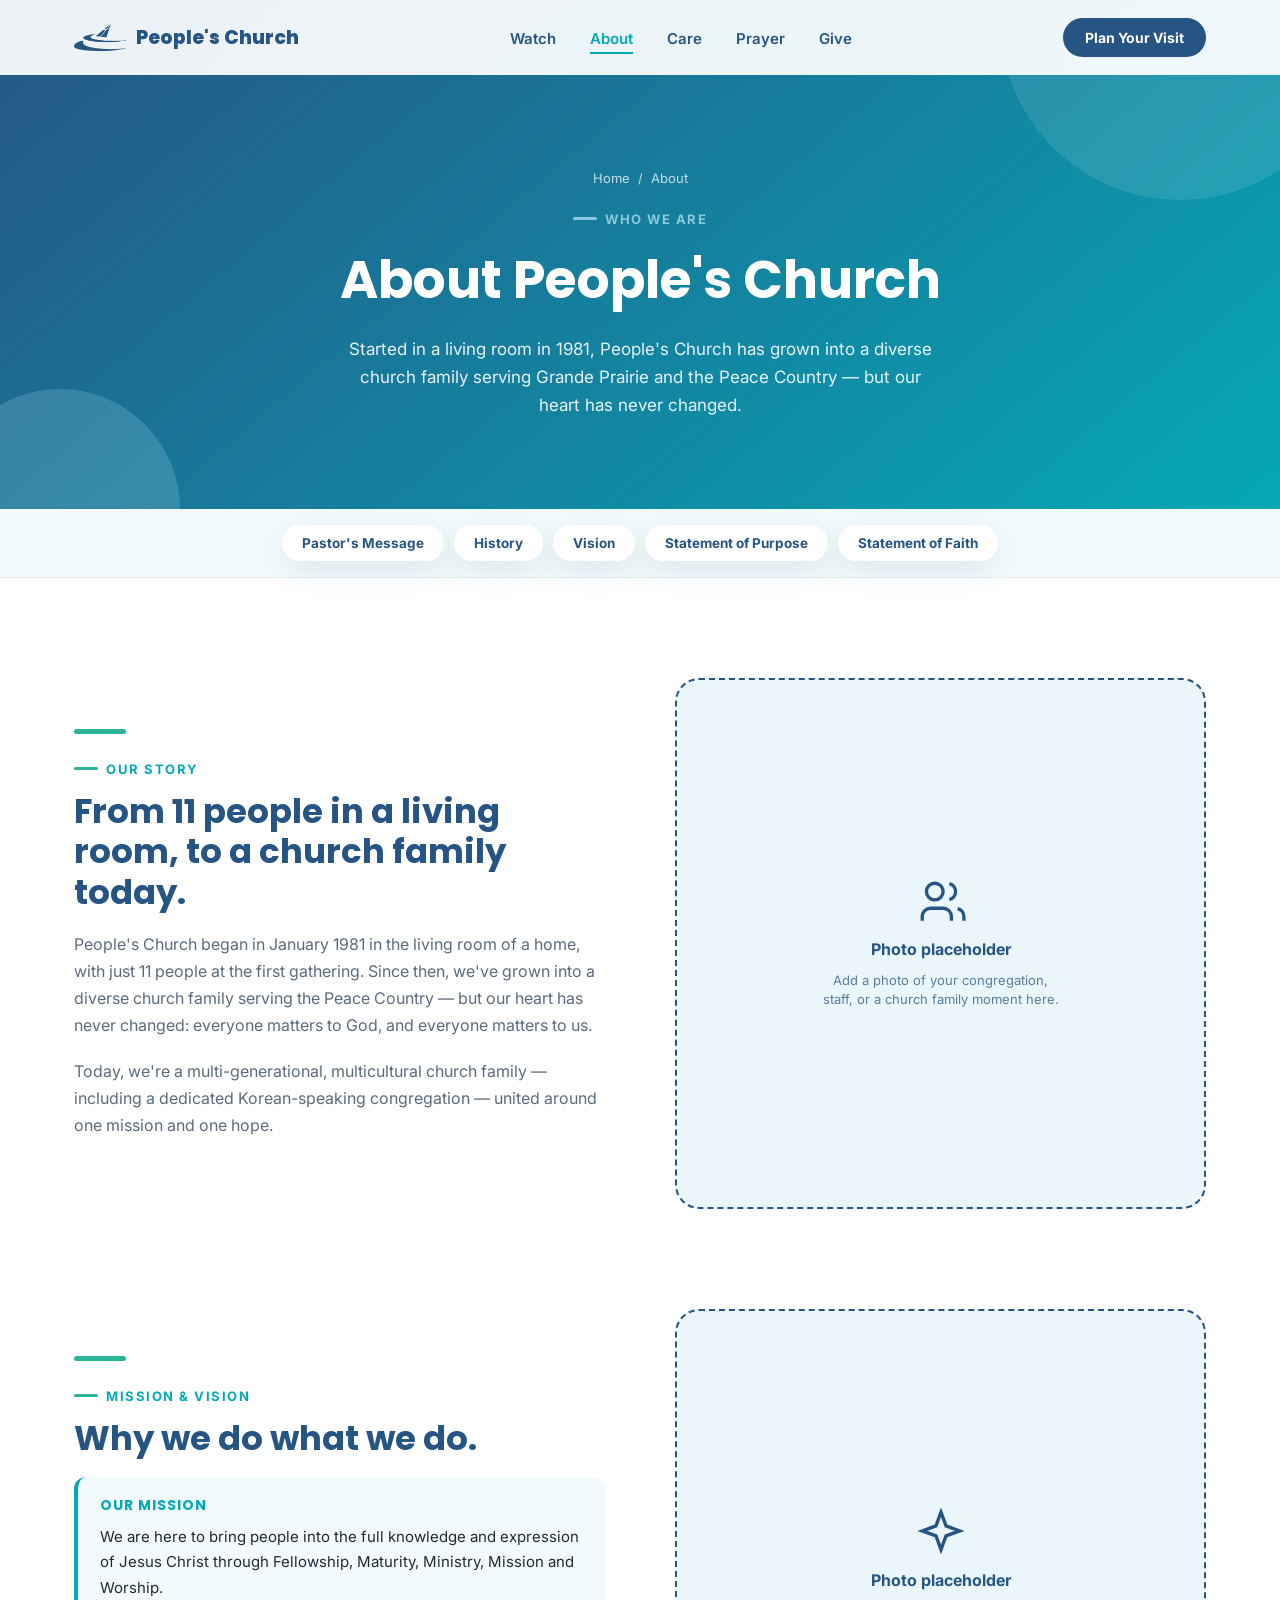
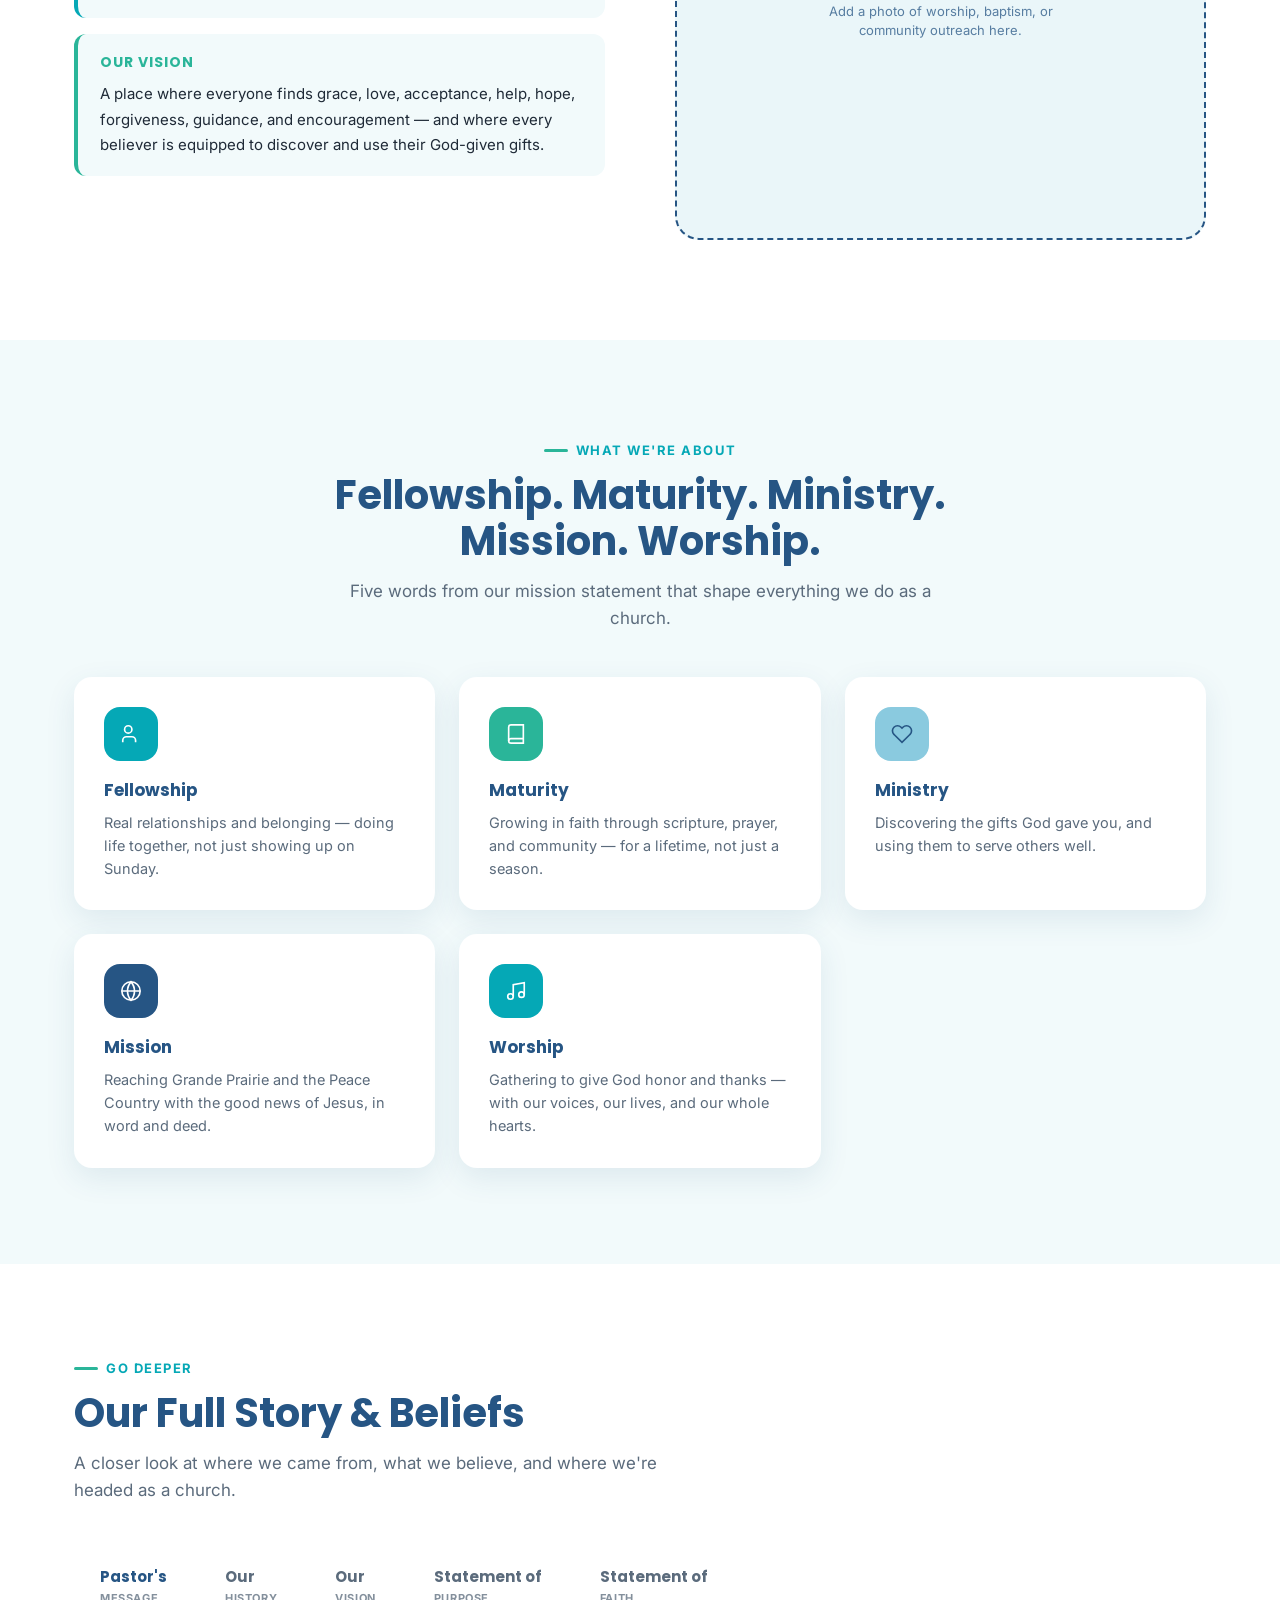
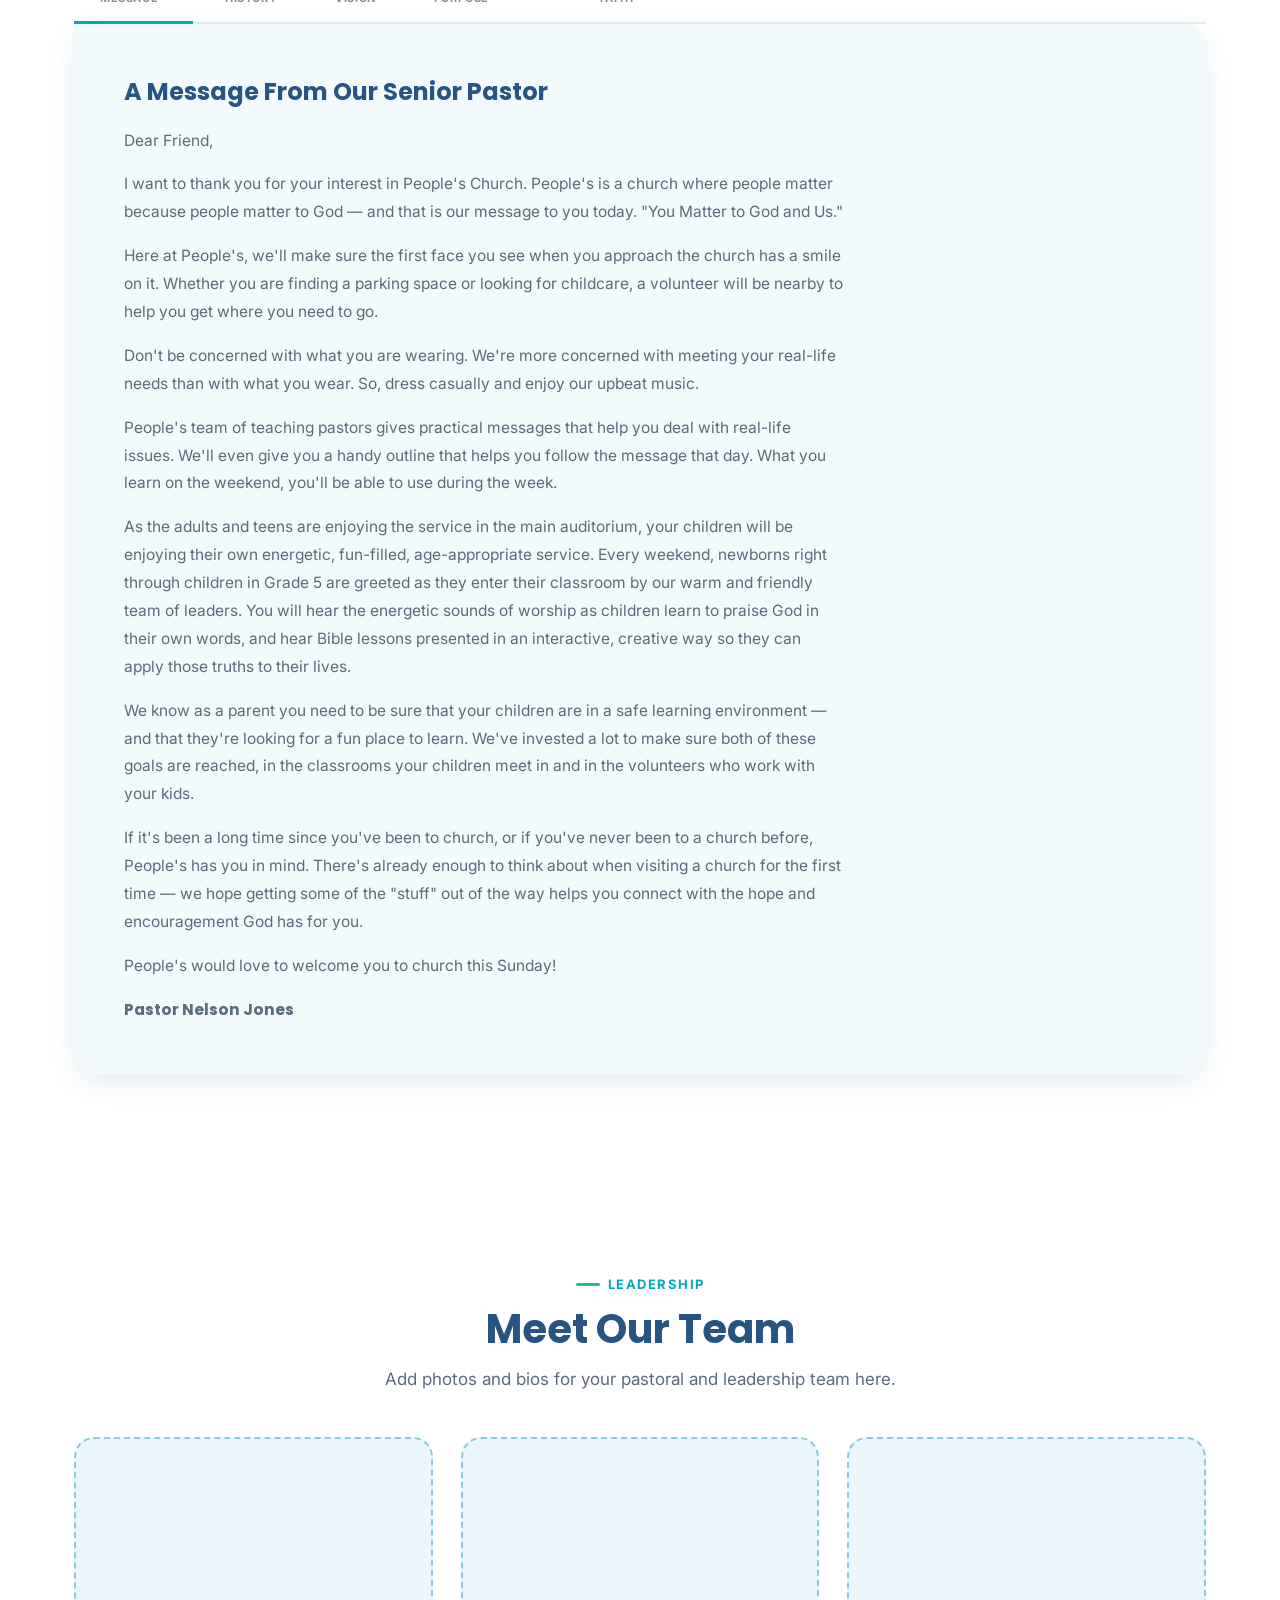
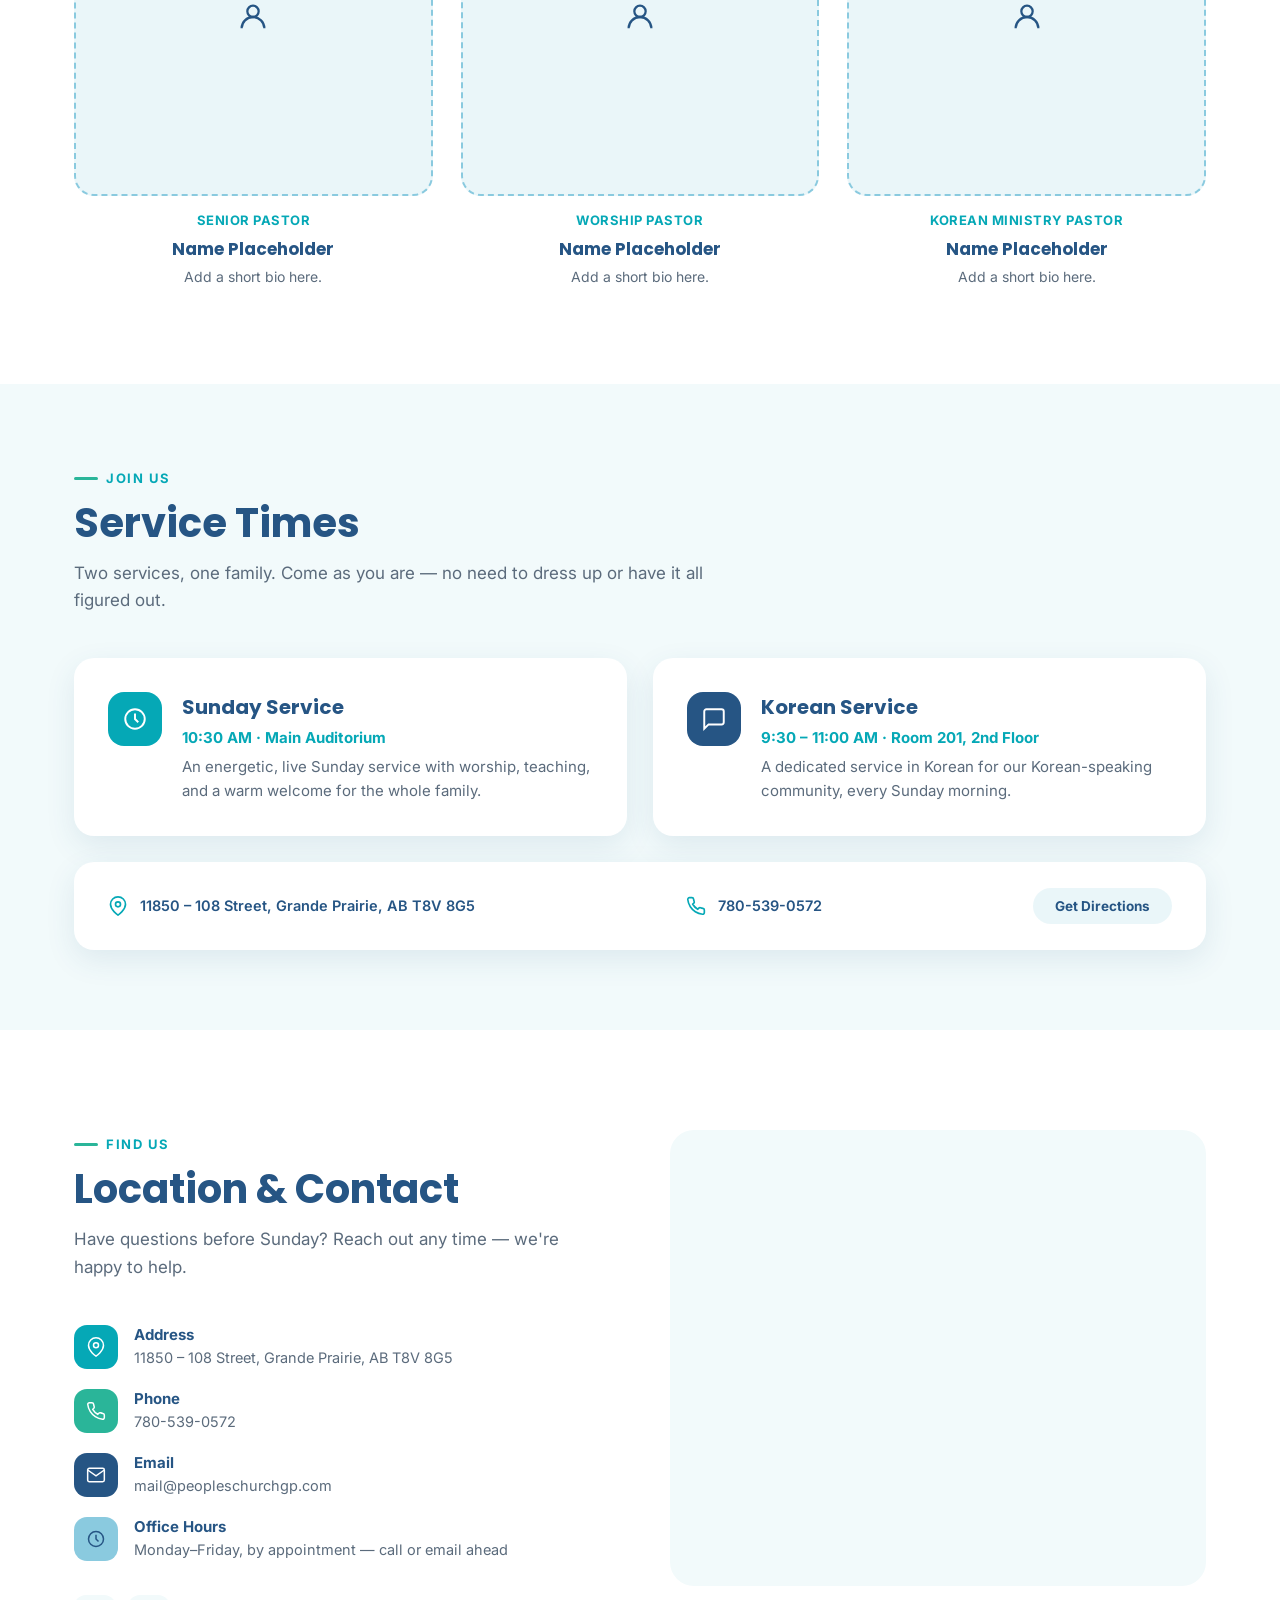
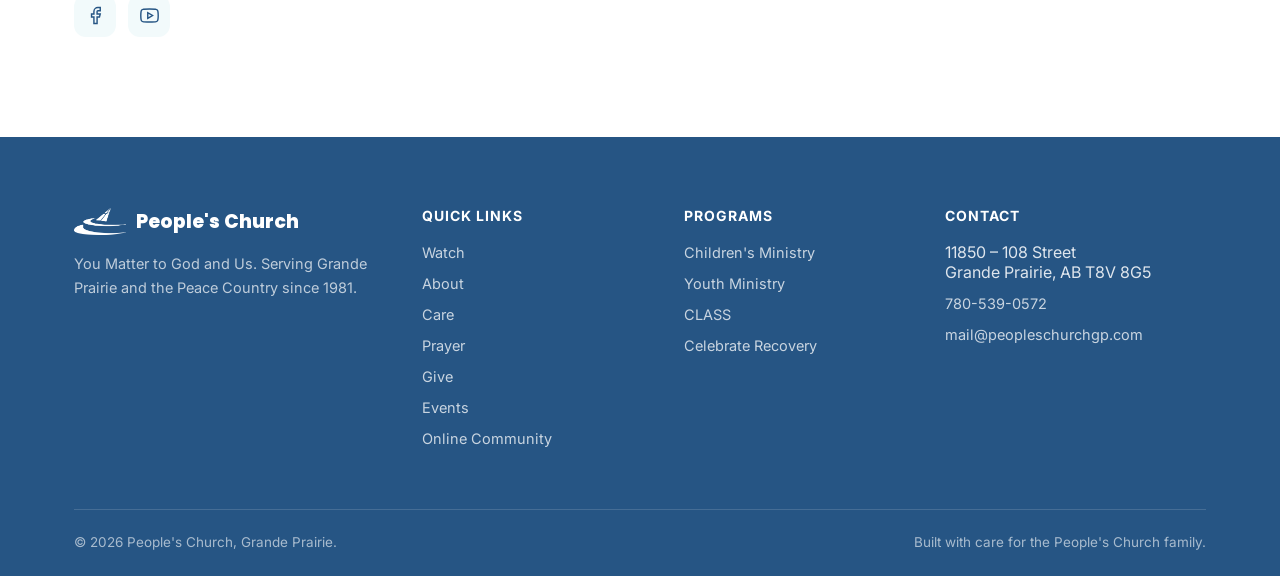
==== commit ec285bd1: "Update site 2026-08-08 01:27" ====
--- a/about.html
+++ b/about.html
@@ -44,6 +44,17 @@
   </div>
 </section>
 
+<!-- ================= ABOUT SUBMENU ================= -->
+<nav class="about-subnav reveal in" aria-label="About submenu">
+  <div class="wrap">
+    <a href="#learn-more" data-tab-link="pastor">Pastor's Message</a>
+    <a href="#learn-more" data-tab-link="history">History</a>
+    <a href="#learn-more" data-tab-link="vision">Vision</a>
+    <a href="#learn-more" data-tab-link="purpose">Statement of Purpose</a>
+    <a href="#learn-more" data-tab-link="faith">Statement of Faith</a>
+  </div>
+</nav>
+
 <!-- ================= OUR STORY ================= -->
 <section class="about" id="story">
   <div class="wrap about-grid">
@@ -124,6 +135,168 @@
   </div>
 </section>
 
+<!-- ================= LEARN MORE (Pastor's Message / History / Vision / Statement of Purpose / Statement of Faith) ================= -->
+<section class="class-tabs" id="learn-more">
+  <div class="wrap">
+    <div class="section-head reveal">
+      <span class="kicker">Go Deeper</span>
+      <h2>Our Full Story &amp; Beliefs</h2>
+      <p>A closer look at where we came from, what we believe, and where we're headed as a church.</p>
+    </div>
+    <div class="class-tablist" role="tablist">
+      <button class="class-tab active" data-tab="pastor" role="tab" aria-selected="true"><span class="num">Pastor's</span><span class="lbl">Message</span></button>
+      <button class="class-tab" data-tab="history" role="tab" aria-selected="false"><span class="num">Our</span><span class="lbl">History</span></button>
+      <button class="class-tab" data-tab="vision" role="tab" aria-selected="false"><span class="num">Our</span><span class="lbl">Vision</span></button>
+      <button class="class-tab" data-tab="purpose" role="tab" aria-selected="false"><span class="num">Statement of</span><span class="lbl">Purpose</span></button>
+      <button class="class-tab" data-tab="faith" role="tab" aria-selected="false"><span class="num">Statement of</span><span class="lbl">Faith</span></button>
+    </div>
+
+    <div class="class-panels">
+
+      <!-- PASTOR'S MESSAGE -->
+      <div class="class-panel active" id="panel-pastor">
+        <div class="doc-prose">
+          <h3>A Message From Our Senior Pastor</h3>
+          <p>Dear Friend,</p>
+          <p>I want to thank you for your interest in People's Church. People's is a church where people matter because people matter to God — and that is our message to you today. "You Matter to God and Us."</p>
+          <p>Here at People's, we'll make sure the first face you see when you approach the church has a smile on it. Whether you are finding a parking space or looking for childcare, a volunteer will be nearby to help you get where you need to go.</p>
+          <p>Don't be concerned with what you are wearing. We're more concerned with meeting your real-life needs than with what you wear. So, dress casually and enjoy our upbeat music.</p>
+          <p>People's team of teaching pastors gives practical messages that help you deal with real-life issues. We'll even give you a handy outline that helps you follow the message that day. What you learn on the weekend, you'll be able to use during the week.</p>
+          <p>As the adults and teens are enjoying the service in the main auditorium, your children will be enjoying their own energetic, fun-filled, age-appropriate service. Every weekend, newborns right through children in Grade 5 are greeted as they enter their classroom by our warm and friendly team of leaders. You will hear the energetic sounds of worship as children learn to praise God in their own words, and hear Bible lessons presented in an interactive, creative way so they can apply those truths to their lives.</p>
+          <p>We know as a parent you need to be sure that your children are in a safe learning environment — and that they're looking for a fun place to learn. We've invested a lot to make sure both of these goals are reached, in the classrooms your children meet in and in the volunteers who work with your kids.</p>
+          <p>If it's been a long time since you've been to church, or if you've never been to a church before, People's has you in mind. There's already enough to think about when visiting a church for the first time — we hope getting some of the "stuff" out of the way helps you connect with the hope and encouragement God has for you.</p>
+          <p>People's would love to welcome you to church this Sunday!</p>
+          <p class="doc-signoff">Pastor Nelson Jones</p>
+        </div>
+      </div>
+
+      <!-- HISTORY -->
+      <div class="class-panel" id="panel-history">
+        <div class="doc-prose">
+          <h3>People's History</h3>
+          <p>People's Church began in January of 1981 in the living room of a home. There were 11 adults present at the first service held. Later that year, we moved from the home to rented facilities at Alexander Forbes School. The young congregation continued to grow, and in the same year, leased the old Anglican church in the downtown core.</p>
+          <p>Over the next 8 years, the congregation continued to expand in that location, adding the hall next door to its leased facilities. Also in 1986, the congregation purchased 8.71 acres of creek bank property as part of its overall strategy for a future permanent home.</p>
+          <p>In 1989, we continued our expansion by purchasing a warehouse in the industrial park district, which was then renovated for church use — an excellent asset for the future.</p>
+          <p>In late 1996, it was decided that a more permanent home was needed. This was presented to the congregation in early 1997 and was endorsed enthusiastically. In the fall of 1997, architectural plans were drawn up for a multi-use facility. We began construction in the spring of 2001, and with the hard work and dedication of many of our church members, we completed the move to our new home in June of 2002.</p>
+          <p>People's Church has experienced over 25 years of rapid growth and changed lives. Our mission, "helping people find a purpose-driven life," is being fulfilled every day in the hearts of people who worship with us.</p>
+          <p>People's services are designed for anyone to enjoy, even if you've never been in a church before. Music, drama, and media are a big part of the way we communicate. We nurture and serve in small groups, offering the opportunity for intimate friendships within a larger community of faith, and we invest our resources heavily into our children and youth, believing them to be some of the greatest influences in the church today.</p>
+        </div>
+      </div>
+
+      <!-- VISION -->
+      <div class="class-panel" id="panel-vision">
+        <div class="doc-prose">
+          <h3>People's Vision</h3>
+          <p>It is our vision of a place where everyone will find grace, love, acceptance, help, hope, forgiveness, guidance, and encouragement.</p>
+          <p>It is our vision of a place where thousands of Peace Country residents will hear the clear, concise, practical presentation of the Good News of Jesus Christ. It is our vision of developing people to spiritual maturity through Bible studies and the fellowship of God's family, where they are restored physically, emotionally, and spiritually.</p>
+          <p>It is our vision to equip every believer for a significant ministry by helping them discover the gifts and talents God gave them.</p>
+          <p>It is our vision to send out career missionaries and church workers all around the world, and empower every member for a personal life mission in the world. It is the dream of sending out our members by the hundreds on shorter mission projects to every continent.</p>
+          <p>It is our vision of land, on which will be built a regional church for the Peace Country with beautiful, yet efficient facilities — including a worship centre seating two thousand, ministries of counselling and prayer, and Discovery Land. Also included will be a senior citizens development, a year-round retreat centre, and a camp. All of this will be set in a peaceful, inspiring garden landscape with bright flowers, beautiful trees, pools of water, and flowing streams.</p>
+          <p>As we partner with God in this mission, it will be achieved.</p>
+        </div>
+      </div>
+
+      <!-- STATEMENT OF PURPOSE -->
+      <div class="class-panel" id="panel-purpose">
+        <div class="doc-prose">
+          <h3>Statement of Purpose</h3>
+          <p>We are here to bring people into the full knowledge and expression of Jesus Christ. We believe that by building great commitments to the right things — love for God, love for neighbour, and love for lost people — we will grow a powerful local church in our community and of the community.</p>
+        </div>
+        <div class="doc-quote">
+          <p>"For we are God's workmanship, created in Christ Jesus to do good works, which God prepared in advance for us to do."</p>
+          <cite>Ephesians 2:10 (NIV) &middot; "What on Earth am I Here For?"</cite>
+        </div>
+        <p style="font-weight:700; color:var(--navy); margin:26px 0 4px;">People's Five Purposes</p>
+        <div class="doc-grid">
+          <div class="doc-card">
+            <h4>Worship</h4>
+            <p>You were planned for God's pleasure.</p>
+            <cite>"Love the Lord your God with all your heart and with all your soul and with all your mind and with all your strength." — Mark 12:30 (NIV)</cite>
+          </div>
+          <div class="doc-card">
+            <h4>Fellowship</h4>
+            <p>You were formed for God's family.</p>
+            <cite>"So in Christ we who are many form one body, and each member belongs to all the others." — Romans 12:5 (NIV)</cite>
+          </div>
+          <div class="doc-card">
+            <h4>Discipleship</h4>
+            <p>You were created to become like Christ.</p>
+            <cite>"Your attitude should be the same as that of Christ Jesus." — Philippians 2:5 (NIV)</cite>
+          </div>
+          <div class="doc-card">
+            <h4>Ministry</h4>
+            <p>You were shaped to serve God.</p>
+            <cite>"Each one should use whatever gift he has received to serve others." — 1 Peter 4:10 (NIV)</cite>
+          </div>
+          <div class="doc-card" style="grid-column:1 / -1;">
+            <h4>Evangelism</h4>
+            <p>You were made for a mission.</p>
+            <cite>"Be wise in the way you act toward outsiders; make the most of every opportunity." — Colossians 4:5 (NIV)</cite>
+          </div>
+        </div>
+      </div>
+
+      <!-- STATEMENT OF FAITH -->
+      <div class="class-panel" id="panel-faith">
+        <div class="section-head" style="margin-bottom:26px;">
+          <h3 style="font-size:24px;">Statement of Faith</h3>
+        </div>
+        <div class="doc-faith-grid">
+          <div class="doc-faith-card">
+            <span class="n">1</span>
+            <h4>About God</h4>
+            <p>God is the Creator and Ruler of the universe. He has eternally existed in three persons: the Father, the Son and the Holy Spirit. These three are equal and are one God.</p>
+            <cite>Genesis 1:1,26,27, 3:22 &middot; Psalm 90:2 &middot; Matthew 28:19 &middot; 1 Peter 1:2 &middot; II Corinthians 13:14</cite>
+          </div>
+          <div class="doc-faith-card">
+            <span class="n">2</span>
+            <h4>About Mankind</h4>
+            <p>We are all made in the spiritual image of God, to be like Him in character — the supreme object of God's creation. Although mankind has tremendous potential for good, we are marred by an attitude of disobedience toward God called "sin." This attitude separates us from God.</p>
+            <cite>Genesis 1:27 &middot; Psalm 8:3-6 &middot; Isaiah 53:6a &middot; Romans 3:23 &middot; Isaiah 59:1,2</cite>
+          </div>
+          <div class="doc-faith-card">
+            <span class="n">3</span>
+            <h4>About Eternity</h4>
+            <p>We all were created to exist forever. We will either exist eternally separated from God by sin, or in union with God through forgiveness and salvation. The place of eternal separation from God is called Hell. Heaven is the place of eternal union and eternal life with God.</p>
+            <cite>John 3:16 &middot; Romans 6:23 &middot; Revelation 20:15 &middot; Matthew 25:41 &middot; Revelation 21:27</cite>
+          </div>
+          <div class="doc-faith-card">
+            <span class="n">4</span>
+            <h4>About Jesus Christ</h4>
+            <p>Jesus Christ is the Son of God, equal with the Father and the Holy Spirit. He lived a sinless human life and offered Himself as the perfect sacrifice for the sins of all by dying on the cross. He arose from the dead after three days, ascended to Heaven's glory, and will return again to reign as King of Kings and Lord of Lords.</p>
+            <cite>Matthew 1:22,23 &middot; Isaiah 9:6 &middot; John 1:1-5 &middot; I Corinthians 15:3,4 &middot; Acts 1:9-11 &middot; Titus 2:13</cite>
+          </div>
+          <div class="doc-faith-card">
+            <span class="n">5</span>
+            <h4>About Salvation</h4>
+            <p>Salvation is a gift from God to mankind. We can never make up for our sins by self-improvement or good works. Only by trusting in Jesus Christ as God's offer of forgiveness can we be saved from sin's penalty. Eternal life begins the moment we receive Jesus Christ into our life by faith.</p>
+            <cite>Romans 6:23 &middot; Ephesians 2:8,9 &middot; John 14:6, 1:12 &middot; Titus 3:5 &middot; Galatians 3:26 &middot; Romans 5:1</cite>
+          </div>
+          <div class="doc-faith-card">
+            <span class="n">6</span>
+            <h4>About Eternal Security</h4>
+            <p>Because God gives us eternal life through Jesus Christ, the believer is secure in salvation for eternity. Salvation is maintained by the grace and power of God, not only by the self-effort of the Christian. It is the grace of God that gives this security.</p>
+            <cite>John 10:29 &middot; II Timothy 1:12 &middot; Hebrews 7:25, 10:10,14 &middot; I Peter 1:3-5</cite>
+          </div>
+          <div class="doc-faith-card">
+            <span class="n">7</span>
+            <h4>About the Holy Spirit</h4>
+            <p>The Holy Spirit is equal with the Father and the Son as God. He is present in the world to make mankind aware of our need for Jesus Christ, and lives in every Christian from the moment of salvation — providing power for living, understanding of spiritual truth, and guidance in doing what is right.</p>
+            <cite>II Corinthians 3:17 &middot; John 16:7-13, 14:16-17 &middot; Acts 1:8 &middot; I Corinthians 2:12, 3:16 &middot; Ephesians 1:13, 5:1 &middot; Galatians 5:25</cite>
+          </div>
+          <div class="doc-faith-card">
+            <span class="n">8</span>
+            <h4>About the Bible</h4>
+            <p>The Bible is God's word to all mankind. It was written by human authors, under the supernatural guidance of the Holy Spirit. It is the supreme source of truth for Christian beliefs and living. Because it is inspired by God, it is truth without a mixture of error.</p>
+            <cite>II Timothy 3:16 &middot; II Peter 1:20,21 &middot; II Timothy 1:13 &middot; Psalm 119:105,160, 12:6 &middot; Proverbs 30:5</cite>
+          </div>
+        </div>
+      </div>
+
+    </div>
+  </div>
+</section>
+
 <!-- ================= LEADERSHIP ================= -->
 <section class="staff" id="leadership">
   <div class="wrap">
@@ -254,6 +427,7 @@
           <li><a href="https://peoples.churchcenter.com/people/forms/3387" data-open-in-church-center-modal="true">Prayer</a></li>
           <li><a href="giving.html">Give</a></li>
           <li><a href="events.html">Events</a></li>
+          <li><a href="online-community.html">Online Community</a></li>
         </ul>
       </div>
       <div>
--- a/styles.css
+++ b/styles.css
@@ -38,6 +38,7 @@
 .kicker::before{content:""; width:24px; height:3px; background:var(--teal-green); border-radius:2px; display:inline-block;}
 .section-head{max-width:640px; margin-bottom:44px;}
 .section-head.center{margin-left:auto; margin-right:auto; text-align:center;}
+.section-head.center .kicker{justify-content:center;}
 .section-head h2{font-size:clamp(28px,4vw,40px); line-height:1.15; margin-bottom:14px;}
 .section-head p{color:var(--gray); font-size:17px; line-height:1.6;}
 section{position:relative;}
@@ -165,14 +166,21 @@
 .page-hero .program-logo{
   width:88px; height:auto; margin:0 auto 20px; display:block; position:relative; z-index:2;
 }
+.page-hero-slim{
+  min-height:224px; padding:92px 0 24px; display:flex; align-items:center; justify-content:center;
+}
+.page-hero-slim .wrap{position:relative; z-index:2;}
+.page-hero-slim .breadcrumb{margin-top:8px; margin-bottom:10px;}
+.page-hero-slim h1{font-size:clamp(24px,3vw,32px); margin-bottom:4px;}
+.page-hero-slim p{display:none;}
 
 /* ---------- WATCH TEASER (home) ---------- */
 .watch-teaser{padding:96px 0; background:var(--bg-tint);}
 .watch-thumb{
-  position:relative; border-radius:24px; overflow:hidden; aspect-ratio:2.3/1; display:block;
+  position:relative; border-radius:24px; overflow:hidden; aspect-ratio:16/9; display:block;
   box-shadow:var(--shadow-lg); background:#000;
 }
-.watch-thumb img{width:100%; height:100%; object-fit:cover; object-position:center 68%; display:block; transition:transform .4s ease;}
+.watch-thumb img{width:100%; height:100%; object-fit:cover; display:block; transition:transform .4s ease;}
 .watch-thumb:hover img{transform:scale(1.04);}
 .watch-thumb .play{
   position:absolute; top:50%; left:50%; transform:translate(-50%,-50%);
@@ -260,6 +268,50 @@
 .programs-intro .kicker::before{background:var(--sky);}
 .programs-intro h2{color:white; font-size:clamp(28px,4vw,40px); margin-bottom:16px;}
 .programs-intro p{color:rgba(255,255,255,0.88); max-width:600px; margin:0 auto; font-size:17px; line-height:1.6;}
+.app-promo{background:linear-gradient(120deg, var(--navy), var(--teal)); padding:90px 0; color:white;}
+.app-promo-grid{display:grid; grid-template-columns:1.1fr 1fr; gap:56px; align-items:center; margin-bottom:56px;}
+.app-promo-copy .kicker{color:var(--sky);}
+.app-promo-copy .kicker::before{background:var(--sky);}
+.app-promo-copy h2{color:white; font-size:clamp(28px,3.6vw,40px); margin-bottom:16px;}
+.app-promo-copy p{color:rgba(255,255,255,0.88); font-size:16.5px; line-height:1.7; margin-bottom:28px;}
+.app-promo-visual img{width:100%; height:auto; display:block; border-radius:24px; box-shadow:0 30px 60px rgba(0,0,0,0.35);}
+
+/* small video thumbnail that opens the lightbox */
+.app-promo-video-thumb{
+  position:relative; border-radius:20px; overflow:hidden; max-width:360px; margin:0 auto; aspect-ratio:16/9;
+  cursor:pointer; box-shadow:0 20px 44px rgba(0,0,0,0.3); border:none; padding:0; display:block; background:#000;
+}
+.app-promo-video-thumb img{width:100%; height:100%; object-fit:cover; display:block; transition:transform .4s ease; opacity:.85;}
+.app-promo-video-thumb:hover img{transform:scale(1.05); opacity:1;}
+.app-promo-video-thumb .play{
+  position:absolute; top:50%; left:50%; transform:translate(-50%,-50%);
+  width:58px; height:58px; border-radius:50%; background:rgba(5,168,182,0.92); color:white;
+  display:flex; align-items:center; justify-content:center; box-shadow:0 14px 30px rgba(0,0,0,0.35);
+  transition:transform .25s ease, background .25s ease;
+}
+.app-promo-video-thumb:hover .play{transform:translate(-50%,-50%) scale(1.08); background:var(--teal-green);}
+.app-promo-video-thumb .caption{
+  position:absolute; left:0; right:0; bottom:0; padding:10px 14px; font-size:12.5px; font-weight:700; color:white;
+  background:linear-gradient(0deg, rgba(0,0,0,0.75), rgba(0,0,0,0));
+}
+
+/* lightbox */
+.video-lightbox{
+  position:fixed; inset:0; z-index:2000; background:rgba(8,16,24,0.92);
+  display:none; align-items:center; justify-content:center; padding:24px;
+}
+.video-lightbox.open{display:flex;}
+.video-lightbox-inner{position:relative; width:100%; max-width:960px;}
+.video-lightbox-inner video{width:100%; display:block; border-radius:14px; box-shadow:0 30px 80px rgba(0,0,0,0.5); background:#000;}
+.video-lightbox-close{
+  position:absolute; top:-46px; right:0; width:36px; height:36px; border-radius:50%;
+  background:rgba(255,255,255,0.15); color:white; border:none; font-size:20px; line-height:1; cursor:pointer;
+  display:flex; align-items:center; justify-content:center; transition:background .2s ease;
+}
+.video-lightbox-close:hover{background:rgba(255,255,255,0.3);}
+@media (max-width:600px){
+  .video-lightbox-close{top:-40px; width:32px; height:32px;}
+}
 
 /* ---------- PROGRAM BLOCKS ---------- */
 .program{padding:96px 0;}
@@ -344,8 +396,8 @@
 .watch-hero-side h3{font-size:16px; margin-bottom:18px;}
 .recent-item{display:flex; gap:14px; align-items:center; text-decoration:none; color:inherit; padding-bottom:16px; margin-bottom:16px; border-bottom:1px solid #eef2f4;}
 .recent-item:last-of-type{border-bottom:0; margin-bottom:0; padding-bottom:0;}
-.recent-thumb{width:96px; flex-shrink:0; aspect-ratio:2.3/1; border-radius:10px; overflow:hidden; background:#000;}
-.recent-thumb img{width:100%; height:100%; object-fit:cover; object-position:center 68%; display:block;}
+.recent-thumb{width:96px; flex-shrink:0; aspect-ratio:16/9; border-radius:10px; overflow:hidden; background:#000;}
+.recent-thumb img{width:100%; height:100%; object-fit:cover; display:block;}
 .recent-item h5{font-size:14px; line-height:1.35; margin-bottom:4px;}
 .recent-item span{font-size:12px; color:var(--gray);}
 .recent-viewall{display:block; text-align:center; margin-top:20px; font-weight:700; font-size:13.5px; color:var(--teal); text-decoration:none;}
@@ -370,25 +422,105 @@
 }
 .video-embed.filled iframe{position:absolute; inset:0; width:100%; height:100%; border:0; display:block;}
 .watch-options{background:var(--bg-tint); padding:96px 0;}
-.watch-grid{display:grid; grid-template-columns:repeat(3,1fr); gap:26px;}
+.watch-grid{display:grid; grid-template-columns:repeat(2,1fr); gap:26px; max-width:640px; margin:0 auto;}
 .watch-card{background:white; border-radius:var(--radius); padding:32px; box-shadow:var(--shadow); text-align:center; transition:transform .25s ease, box-shadow .25s ease;}
 .watch-card:hover{transform:translateY(-6px); box-shadow:var(--shadow-lg);}
 .watch-card .icon-badge{margin:0 auto 18px;}
 .watch-card h4{font-size:18px; margin-bottom:8px;}
 .watch-card p{font-size:14.5px; color:var(--gray); line-height:1.6; margin-bottom:18px;}
+.podcasts{padding:96px 0;}
+.podcast-grid{display:grid; grid-template-columns:repeat(4,1fr); gap:22px;}
+.podcast-grid .watch-card{padding:28px 22px;}
+.podcast-grid .watch-card p{font-size:13.5px; margin-bottom:16px;}
 .archive{padding:96px 0;}
 .archive-grid{display:grid; grid-template-columns:repeat(3,1fr); gap:24px;}
 .archive-card{border-radius:18px; overflow:hidden; box-shadow:var(--shadow); transition:transform .25s ease, box-shadow .25s ease; display:block; text-decoration:none; color:inherit;}
 .archive-card:hover{transform:translateY(-6px); box-shadow:var(--shadow-lg);}
 .archive-thumb{
-  aspect-ratio:2.3/1; background:linear-gradient(135deg, var(--sky-tint), var(--bg-tint));
+  aspect-ratio:16/9; background:linear-gradient(135deg, var(--sky-tint), var(--bg-tint));
   display:flex; align-items:center; justify-content:center; color:var(--navy); overflow:hidden;
 }
-.archive-thumb img{object-position:center 68%;}
 .archive-body{padding:18px 20px 22px; background:white;}
 .archive-body span{font-size:12px; text-transform:uppercase; letter-spacing:.5px; color:var(--teal); font-weight:700;}
 .archive-body h4{font-size:16px; margin:6px 0 4px;}
 .archive-body p{font-size:13.5px; color:var(--gray);}
+
+/* ---------- ABOUT SUBMENU ---------- */
+.about-subnav{background:var(--bg-tint); border-bottom:1px solid #e6eef2; padding:16px 0;}
+.about-subnav .wrap{display:flex; gap:10px; flex-wrap:wrap; justify-content:center;}
+.about-subnav a{
+  font-size:13.5px; font-weight:700; color:var(--navy); background:white; padding:10px 20px;
+  border-radius:100px; box-shadow:var(--shadow); transition:transform .2s ease, background .2s ease, color .2s ease;
+}
+.about-subnav a:hover{background:var(--teal); color:white; transform:translateY(-2px);}
+
+/* ---------- DOCTRINE / STORY PROSE (About page tabs) ---------- */
+.doc-prose{max-width:720px;}
+.doc-prose h3{font-size:24px; margin-bottom:18px;}
+.doc-prose p{color:var(--gray); font-size:15.5px; line-height:1.8; margin-bottom:16px;}
+.doc-prose p:last-child{margin-bottom:0;}
+.doc-signoff{font-family:'Poppins'; font-weight:700; color:var(--navy); margin-top:8px;}
+.doc-quote{
+  border-left:4px solid var(--teal-green); background:white; border-radius:0 14px 14px 0;
+  padding:20px 26px; margin:26px 0; box-shadow:var(--shadow);
+}
+.doc-quote p{color:var(--navy); font-weight:600; font-size:16px; margin-bottom:6px; font-style:italic;}
+.doc-quote cite{color:var(--gray); font-size:13px; font-style:normal;}
+.doc-grid{display:grid; grid-template-columns:repeat(2,1fr); gap:18px; margin-top:30px;}
+.doc-card{background:white; border-radius:16px; padding:24px; box-shadow:var(--shadow);}
+.doc-card h4{font-size:15.5px; color:var(--teal); text-transform:uppercase; letter-spacing:.5px; margin-bottom:8px;}
+.doc-card p{color:var(--ink); font-size:14.5px; line-height:1.6; margin-bottom:10px;}
+.doc-card cite{color:var(--gray); font-size:12.5px; font-style:normal; display:block;}
+.doc-faith-grid{display:grid; grid-template-columns:repeat(2,1fr); gap:18px;}
+.doc-faith-card{background:white; border-radius:16px; padding:24px; box-shadow:var(--shadow);}
+.doc-faith-card .n{
+  display:inline-flex; align-items:center; justify-content:center; width:26px; height:26px; border-radius:50%;
+  background:var(--navy); color:white; font-size:12px; font-weight:700; margin-bottom:10px;
+}
+.doc-faith-card h4{font-size:15px; margin-bottom:8px;}
+.doc-faith-card p{color:var(--gray); font-size:14px; line-height:1.6; margin-bottom:10px;}
+.doc-faith-card cite{color:var(--teal); font-size:12px; font-style:normal; display:block; line-height:1.5;}
+
+/* ---------- KIDS PROGRAMS (thirds) ---------- */
+.kids-programs{padding:96px 0; background:var(--bg-tint);}
+.kids-grid{display:grid; grid-template-columns:repeat(3,1fr); gap:26px;}
+.kids-card{background:white; border-radius:var(--radius); padding:30px; box-shadow:var(--shadow); transition:transform .25s ease, box-shadow .25s ease;}
+.kids-card:hover{transform:translateY(-6px); box-shadow:var(--shadow-lg);}
+.kids-card .staff-photo{margin-bottom:18px;}
+.kids-card .program-tag{margin-bottom:12px;}
+.kids-card h3{font-size:20px; margin-bottom:10px;}
+.kids-card p{color:var(--gray); font-size:14.5px; line-height:1.65; margin-bottom:18px;}
+.kids-card .program-meta{flex-direction:column; gap:8px; margin-bottom:0;}
+.kids-detail{margin-top:18px; border-top:1px solid #eef2f4; padding-top:16px;}
+.kids-detail summary{
+  cursor:pointer; list-style:none; display:flex; align-items:center; justify-content:space-between; gap:12px;
+  font-weight:700; color:var(--navy); font-size:14.5px;
+}
+.kids-detail summary::-webkit-details-marker{display:none;}
+.kids-detail summary .plus{
+  width:24px; height:24px; border-radius:50%; background:var(--bg-tint); color:var(--teal); flex-shrink:0;
+  display:flex; align-items:center; justify-content:center; font-size:16px; font-weight:700; transition:.25s;
+}
+.kids-detail[open] summary .plus{transform:rotate(45deg); background:var(--teal); color:white;}
+.kids-detail-body{padding-top:14px;}
+.kids-detail-body p{color:var(--gray); font-size:13.8px; line-height:1.7; margin-bottom:12px;}
+.kids-detail-body .btn{margin-top:2px; padding:12px 24px; font-size:13.5px;}
+
+/* ---------- TRUSTED RESOURCE LINKS ---------- */
+.resource-links{max-width:760px; margin:0 auto; background:white; border-radius:var(--radius); box-shadow:var(--shadow); overflow:hidden;}
+.resource-link{
+  display:flex; align-items:center; gap:16px; padding:22px 26px; border-bottom:1px solid #eef2f4;
+  transition:background .2s ease;
+}
+.resource-link:last-child{border-bottom:0;}
+.resource-link:hover{background:var(--bg-tint);}
+.resource-link .ic{
+  width:40px; height:40px; border-radius:12px; background:var(--sky-tint); color:var(--teal);
+  display:flex; align-items:center; justify-content:center; flex-shrink:0;
+}
+.resource-link .txt{flex-grow:1; font-weight:600; color:var(--navy); font-size:15px; line-height:1.5;}
+.resource-link .arrow{color:var(--teal); flex-shrink:0; transition:transform .2s ease;}
+.resource-link:hover .arrow{transform:translateX(4px);}
 
 /* ---------- CLASS TABS ---------- */
 .class-tabs{padding:90px 0 100px;}
@@ -408,6 +540,34 @@
 @media (max-width:760px){
   .class-tab{padding:14px 16px;}
   .class-panel{padding:30px 24px;}
+}
+
+/* ---------- KIDS PROGRAM TABS (bigger, obviously clickable, centered) ---------- */
+#programs .class-tablist{
+  border-bottom:0; justify-content:center; gap:16px; max-width:760px; margin:0 auto 6px;
+}
+#programs .class-tab{
+  flex:1; align-items:center; text-align:center; padding:26px 22px; border-radius:18px;
+  background:white; box-shadow:var(--shadow); border-bottom:0; margin-bottom:0; gap:6px;
+  transition:transform .2s ease, box-shadow .2s ease, background .2s ease;
+}
+#programs .class-tab .num{font-size:18px;}
+#programs .class-tab .lbl{font-size:12.5px;}
+#programs .class-tab:hover{transform:translateY(-4px); box-shadow:var(--shadow-lg);}
+#programs .class-tab:nth-child(1) .num{color:var(--teal);}
+#programs .class-tab:nth-child(2) .num{color:var(--teal-green);}
+#programs .class-tab:nth-child(3) .num{color:var(--navy);}
+#programs .class-tab:nth-child(1).active{background:var(--teal); box-shadow:0 16px 34px rgba(5,168,182,0.35);}
+#programs .class-tab:nth-child(2).active{background:var(--teal-green); box-shadow:0 16px 34px rgba(42,181,153,0.35);}
+#programs .class-tab:nth-child(3).active{background:var(--navy); box-shadow:0 16px 34px rgba(38,85,132,0.35);}
+#programs .class-tab:nth-child(1).active .num,
+#programs .class-tab:nth-child(2).active .num,
+#programs .class-tab:nth-child(3).active .num,
+#programs .class-tab.active .lbl{color:white; opacity:1;}
+#programs .class-panels{border-radius:24px;}
+@media (max-width:760px){
+  #programs .class-tablist{flex-direction:column; max-width:420px;}
+  #programs .class-tab{padding:20px 22px;}
 }
 
 /* ---------- CALENDAR (Events page) ---------- */
@@ -521,6 +681,86 @@
 .totop.show{opacity:1; pointer-events:auto;}
 .totop:hover{background:var(--teal);}
 
+/* ---------- LIVE (full-bleed watch experience) ---------- */
+.live-hero{padding:28px 0 0; background:var(--ink);}
+.wrap-wide{max-width:1400px; margin:0 auto; padding:0 20px;}
+.live-hero-frame{
+  position:relative; border-radius:20px; overflow:hidden; background:#000;
+  aspect-ratio:2/1; box-shadow:0 30px 70px rgba(0,0,0,0.4);
+}
+.live-hero-frame .video-embed{position:absolute; inset:0; border:0; border-radius:0; aspect-ratio:auto; width:100%; height:100%;}
+.live-hero-scrim{
+  position:absolute; inset:0; z-index:1; pointer-events:none;
+  background:linear-gradient(0deg, rgba(0,0,0,0.78) 0%, rgba(0,0,0,0.15) 38%, rgba(0,0,0,0) 60%);
+}
+.live-hero-caption{
+  position:absolute; left:0; right:0; bottom:0; z-index:2; padding:20px 34px 30px; pointer-events:none;
+}
+.live-hero-caption .live-badge{color:#ff6b5e;}
+.live-hero-caption h1{color:white; font-size:clamp(24px,3.4vw,38px); margin-bottom:6px;}
+.live-hero-caption p{color:rgba(255,255,255,0.85); font-size:15px;}
+.live-actions{padding:40px 0 90px; background:var(--ink);}
+.live-actions-grid{display:grid; grid-template-columns:repeat(4,1fr); gap:14px;}
+.live-action-card{
+  background:rgba(255,255,255,0.06); border:1px solid rgba(255,255,255,0.1); border-radius:16px;
+  padding:22px 16px; text-align:center; color:white; transition:background .2s ease, transform .2s ease;
+}
+.live-action-card:hover{background:rgba(255,255,255,0.12); transform:translateY(-3px);}
+.live-action-card .icon-badge{margin:0 auto 12px; background:rgba(255,255,255,0.12);}
+.live-action-card span{font-size:13.5px; font-weight:700;}
+.live-community-promo{padding:96px 0;}
+.live-community-card{
+  background:linear-gradient(120deg, var(--navy), var(--teal)); border-radius:28px; overflow:hidden;
+  display:grid; grid-template-columns:1.2fr 1fr; align-items:center; box-shadow:var(--shadow-lg);
+}
+.live-community-copy{padding:56px 50px; color:white;}
+.live-community-copy .kicker{color:var(--sky);}
+.live-community-copy .kicker::before{background:var(--sky);}
+.live-community-copy h2{color:white; font-size:clamp(24px,3vw,32px); margin-bottom:14px;}
+.live-community-copy p{color:rgba(255,255,255,0.88); font-size:15.5px; line-height:1.65; margin-bottom:26px;}
+.live-community-visual{
+  height:100%; min-height:280px; border-left:2px dashed rgba(255,255,255,0.3);
+  display:flex; flex-direction:column; align-items:center; justify-content:center; gap:10px;
+  color:rgba(255,255,255,0.75); text-align:center; padding:30px;
+}
+.live-community-visual small{font-size:12.5px; opacity:.8; max-width:220px; line-height:1.5;}
+
+/* ---------- ONLINE COMMUNITY PAGE ---------- */
+.oc-info{padding:90px 0; background:var(--bg-tint);}
+.oc-grid{display:grid; grid-template-columns:1fr 1fr; gap:26px; margin-bottom:26px;}
+.oc-card{background:white; border-radius:var(--radius); padding:32px; box-shadow:var(--shadow);}
+.oc-card h3{font-size:18px; margin-bottom:14px;}
+.oc-card .time{font-weight:700; color:var(--teal); font-size:15px; margin-bottom:10px; display:block;}
+.oc-card p{color:var(--gray); font-size:15px; line-height:1.6; margin-bottom:18px;}
+.oc-card .btns{display:flex; gap:12px; flex-wrap:wrap;}
+.oc-pastor{
+  background:white; border-radius:var(--radius); box-shadow:var(--shadow); padding:36px;
+  display:grid; grid-template-columns:180px 1fr; gap:32px; align-items:center; margin-bottom:26px;
+}
+.oc-pastor-photo{
+  aspect-ratio:1/1; border-radius:18px; border:2px dashed var(--sky); background:var(--sky-tint);
+  display:flex; align-items:center; justify-content:center; color:var(--navy);
+}
+.oc-pastor h3{font-size:19px; margin-bottom:2px;}
+.oc-pastor .role{color:var(--teal); font-weight:700; font-size:13px; text-transform:uppercase; letter-spacing:.5px; margin-bottom:10px; display:block;}
+.oc-pastor p{color:var(--gray); font-size:14.5px; line-height:1.6;}
+.oc-newsletter{
+  background:white; border-radius:var(--radius); box-shadow:var(--shadow); padding:36px;
+  display:flex; align-items:center; justify-content:space-between; gap:26px; flex-wrap:wrap; margin-bottom:70px;
+}
+.oc-newsletter h3{font-size:18px; margin-bottom:6px;}
+.oc-newsletter p{color:var(--gray); font-size:14.5px;}
+.oc-newsletter form{display:flex; gap:10px; flex-wrap:wrap;}
+.oc-newsletter input[type=email]{
+  padding:13px 18px; border-radius:100px; border:1.5px solid #dfe8ec; font-family:'Inter'; font-size:14px; min-width:240px;
+}
+.connect-grid{display:grid; grid-template-columns:repeat(4,1fr); gap:22px;}
+.connect-card{background:white; border-radius:18px; padding:28px 24px; box-shadow:var(--shadow); transition:transform .25s ease, box-shadow .25s ease;}
+.connect-card:hover{transform:translateY(-6px); box-shadow:var(--shadow-lg);}
+.connect-card h4{font-size:16px; margin-bottom:8px;}
+.connect-card p{font-size:14px; color:var(--gray); line-height:1.55; margin-bottom:16px;}
+.connect-card a{font-weight:700; font-size:13.5px; color:var(--teal);}
+
 /* ---------- REVEAL ---------- */
 .reveal{opacity:0; transform:translateY(28px); transition:opacity .7s ease, transform .7s ease;}
 .reveal.in{opacity:1; transform:translateY(0);}
@@ -532,10 +772,17 @@
   .program.reverse .program-grid{direction:ltr;}
   .program-visual{order:-1; aspect-ratio:16/9;}
   .service-grid{grid-template-columns:1fr;}
-  .event-grid, .watch-grid, .archive-grid, .ways-grid, .fund-grid, .belief-grid, .staff-grid{grid-template-columns:1fr 1fr;}
+  .event-grid, .watch-grid, .archive-grid, .ways-grid, .fund-grid, .belief-grid, .staff-grid, .podcast-grid, .kids-grid{grid-template-columns:1fr 1fr;}
   .give-reasons{grid-template-columns:1fr;}
   .teaser-grid{grid-template-columns:1fr 1fr;}
   .footer-grid{grid-template-columns:1fr 1fr; gap:36px;}
+  .live-actions-grid{grid-template-columns:1fr 1fr;}
+  .app-promo-grid{grid-template-columns:1fr; gap:36px;}
+  .live-community-card{grid-template-columns:1fr;}
+  .live-community-visual{border-left:0; border-top:2px dashed rgba(255,255,255,0.3); min-height:180px;}
+  .oc-grid, .connect-grid{grid-template-columns:1fr 1fr;}
+  .oc-pastor{grid-template-columns:120px 1fr;}
+  .doc-grid, .doc-faith-grid{grid-template-columns:1fr;}
 }
 @media (max-width:760px){
   nav ul{display:none;}
@@ -546,8 +793,15 @@
     box-shadow:0 10px 24px rgba(0,0,0,0.1); padding:20px 24px; z-index:999;
   }
   body.menu-open nav ul{display:flex; flex-direction:column; gap:18px;}
-  .event-grid, .watch-grid, .archive-grid, .ways-grid, .fund-grid, .belief-grid, .staff-grid, .teaser-grid{grid-template-columns:1fr;}
+  .event-grid, .watch-grid, .archive-grid, .ways-grid, .fund-grid, .belief-grid, .staff-grid, .teaser-grid, .podcast-grid, .kids-grid{grid-template-columns:1fr;}
   .footer-grid{grid-template-columns:1fr;}
   .visit-strip{flex-direction:column; align-items:flex-start;}
   .hero-scrim{background:linear-gradient(180deg, rgba(15,55,74,0.92), rgba(5,168,182,0.82));}
-}
+  .live-hero-frame{aspect-ratio:9/12;}
+  .live-actions-grid{grid-template-columns:1fr 1fr;}
+  .oc-grid, .connect-grid{grid-template-columns:1fr;}
+  .oc-pastor{grid-template-columns:1fr; text-align:center;}
+  .oc-pastor-photo{width:120px; margin:0 auto;}
+  .oc-newsletter{flex-direction:column; align-items:flex-start;}
+  .class-panel{padding:28px 22px;}
+}
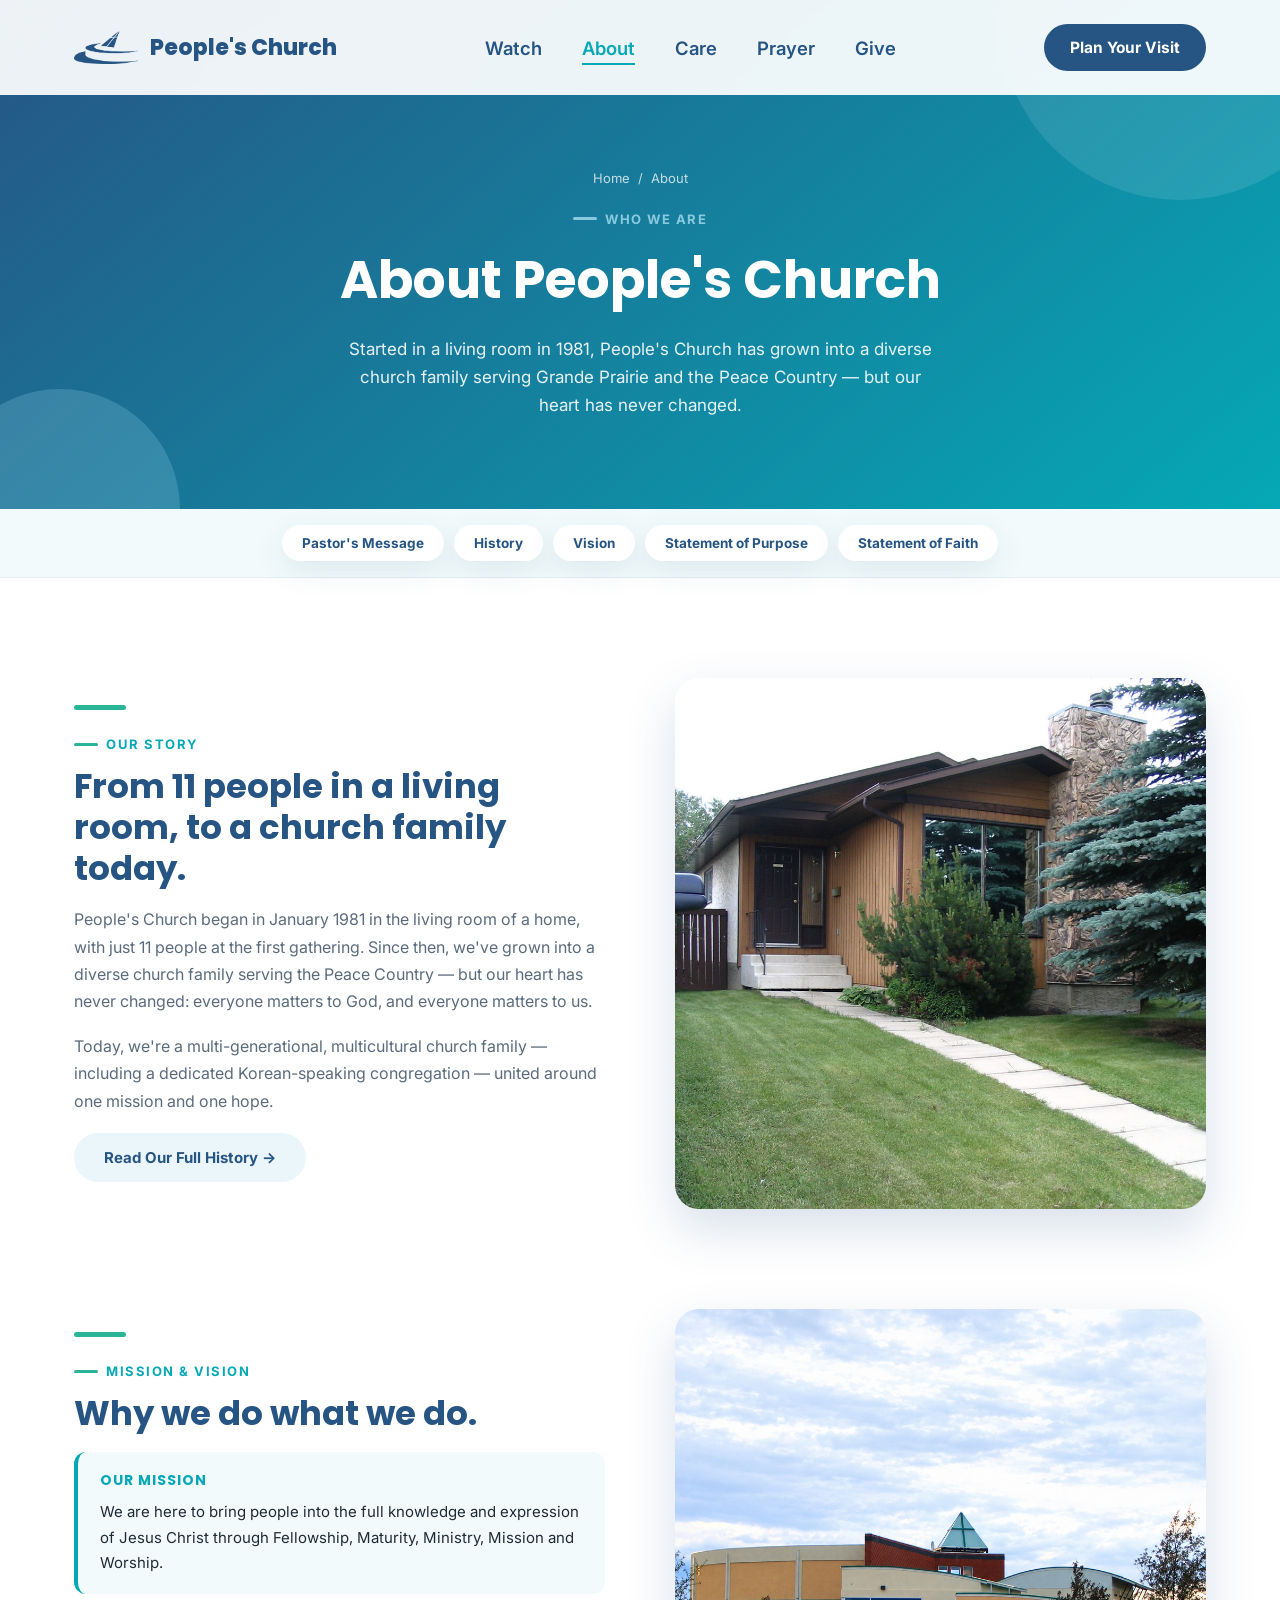
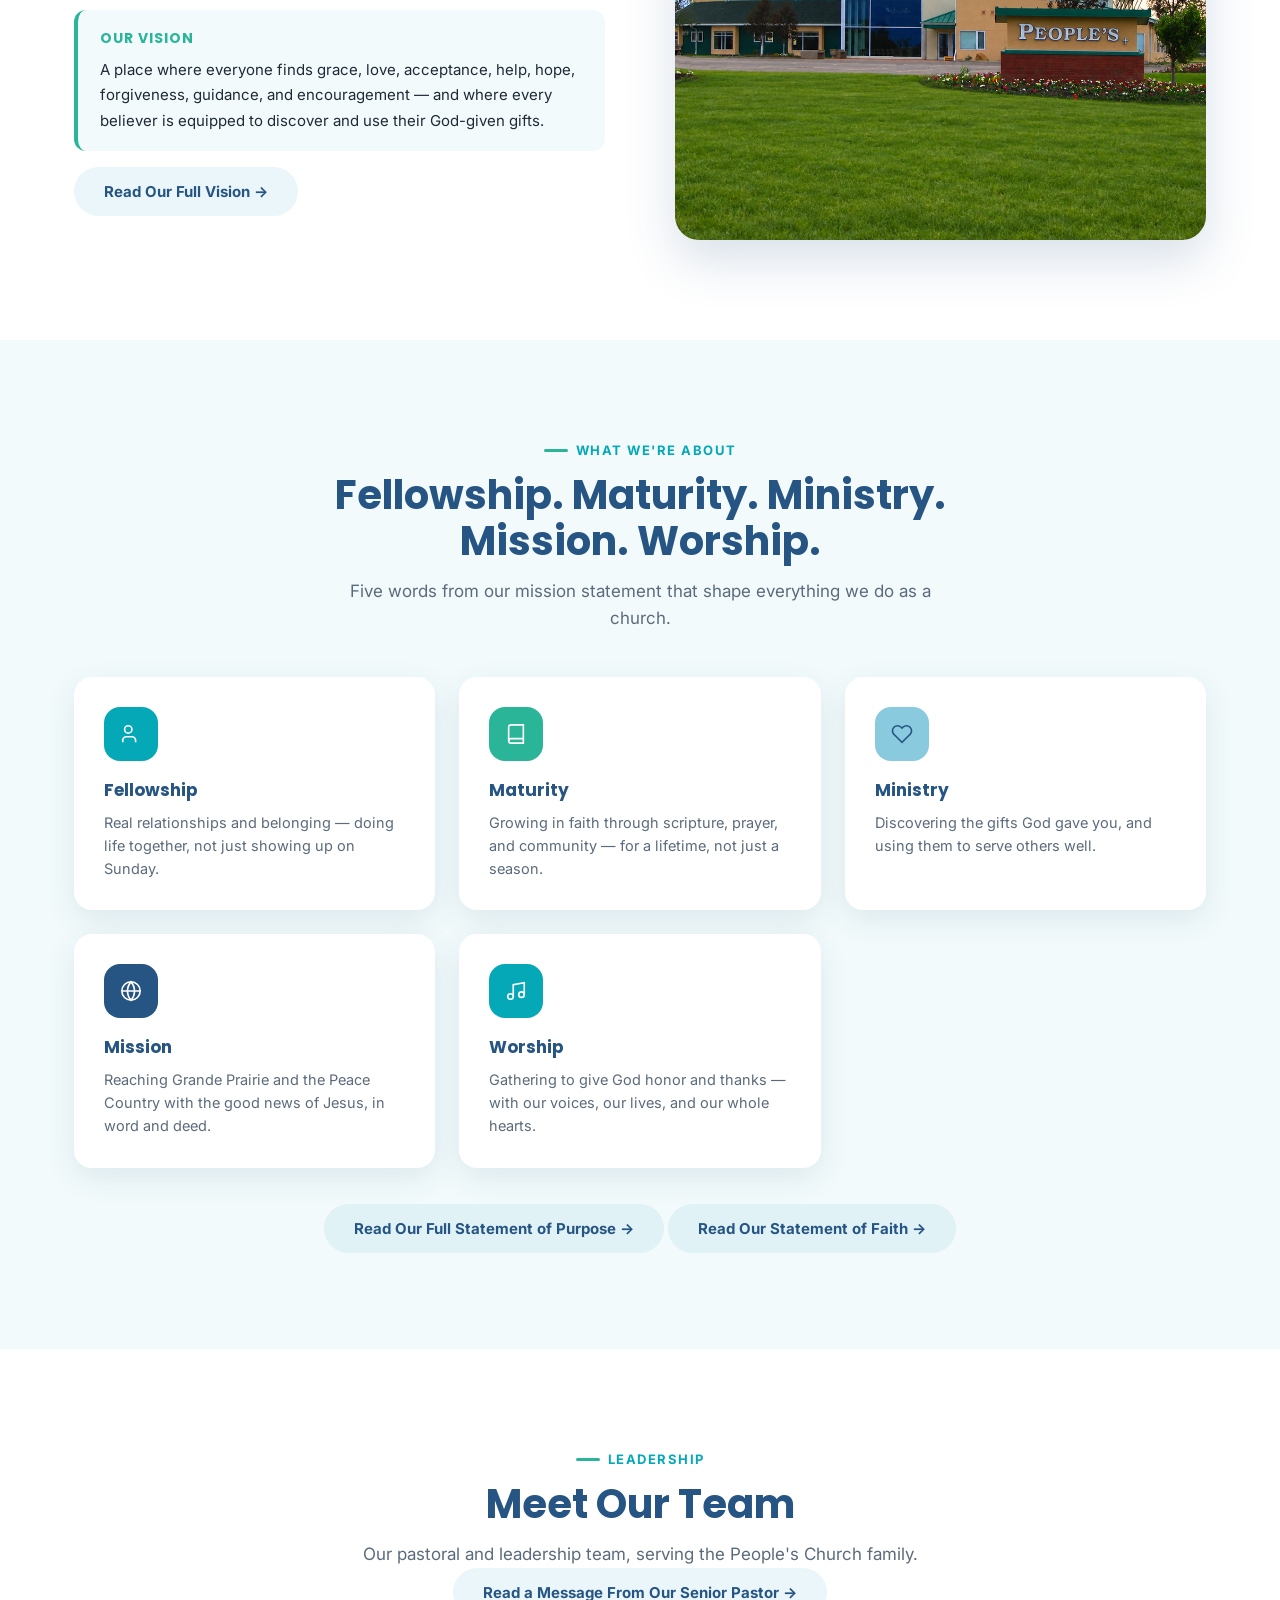
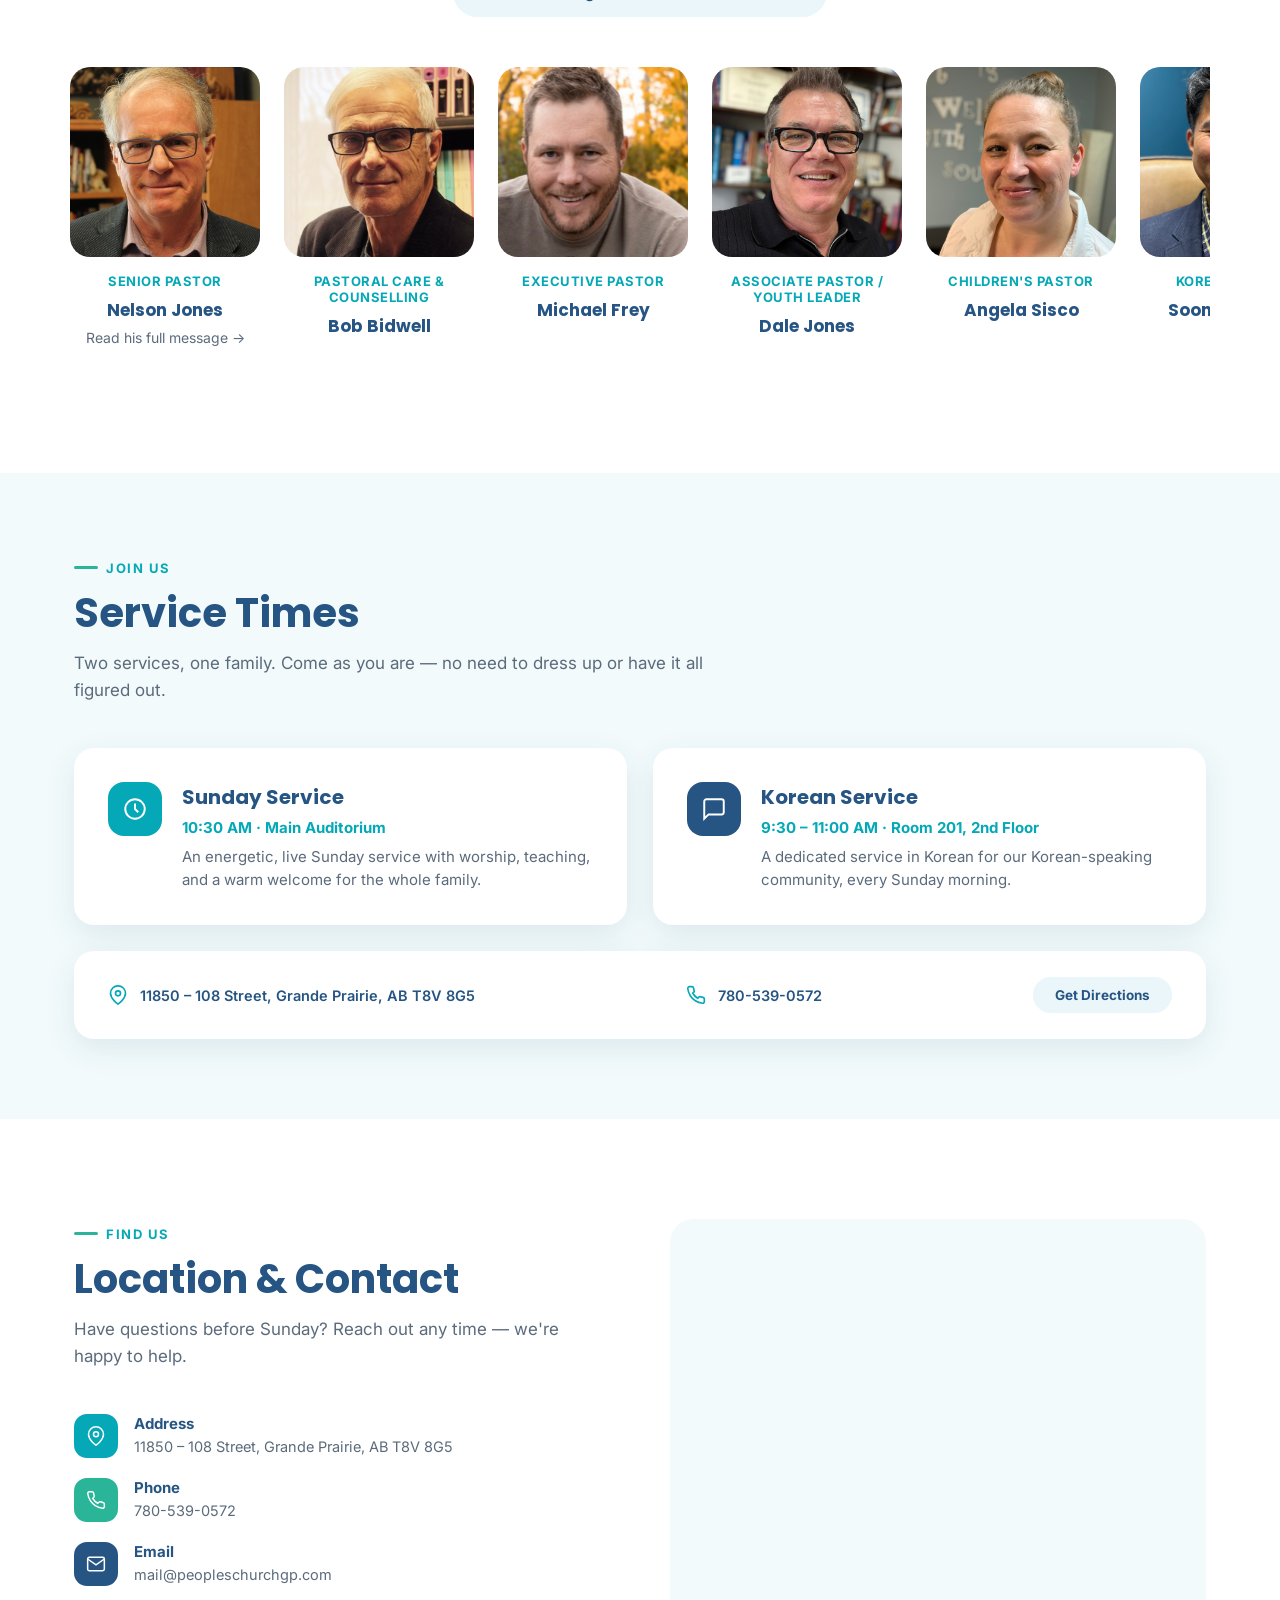
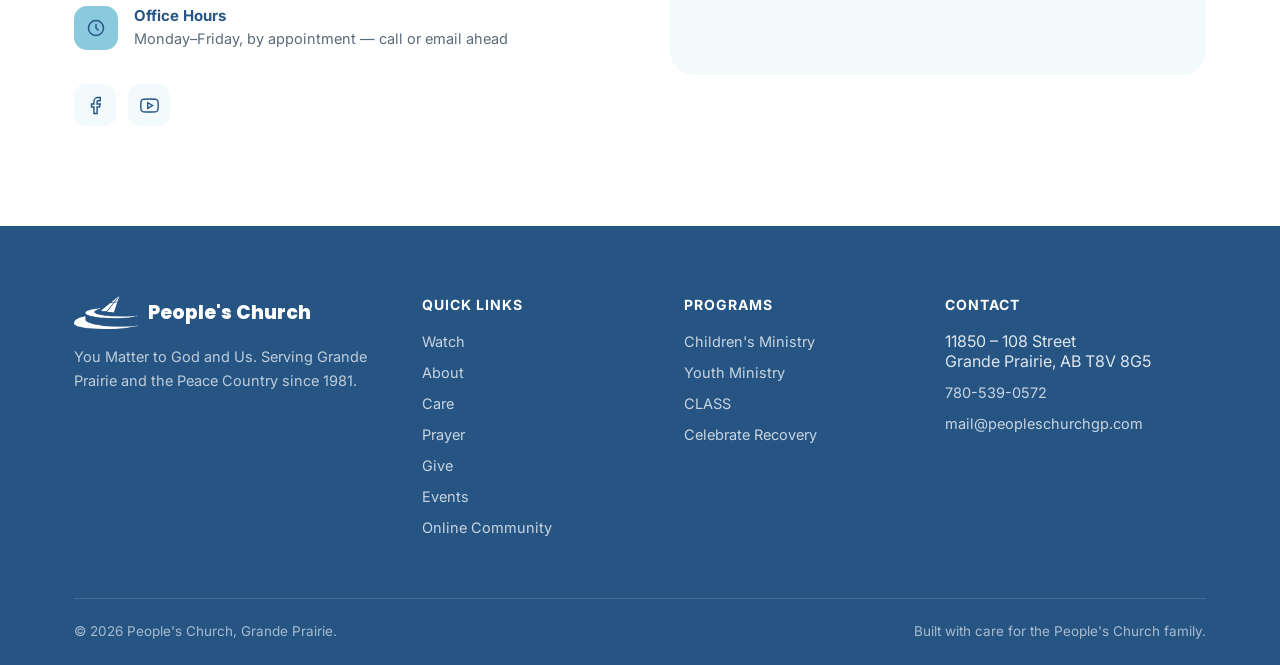
==== commit 9d656b0b: "Update hero, staff carousel, go-deeper page, and image assets" ====
--- a/about.html
+++ b/about.html
@@ -47,11 +47,11 @@
 <!-- ================= ABOUT SUBMENU ================= -->
 <nav class="about-subnav reveal in" aria-label="About submenu">
   <div class="wrap">
-    <a href="#learn-more" data-tab-link="pastor">Pastor's Message</a>
-    <a href="#learn-more" data-tab-link="history">History</a>
-    <a href="#learn-more" data-tab-link="vision">Vision</a>
-    <a href="#learn-more" data-tab-link="purpose">Statement of Purpose</a>
-    <a href="#learn-more" data-tab-link="faith">Statement of Faith</a>
+    <a href="go-deeper.html#pastor">Pastor's Message</a>
+    <a href="go-deeper.html#history">History</a>
+    <a href="go-deeper.html#vision">Vision</a>
+    <a href="go-deeper.html#purpose">Statement of Purpose</a>
+    <a href="go-deeper.html#faith">Statement of Faith</a>
   </div>
 </nav>
 
@@ -64,11 +64,10 @@
       <h2>From 11 people in a living room, to a church family today.</h2>
       <p>People's Church began in January 1981 in the living room of a home, with just 11 people at the first gathering. Since then, we've grown into a diverse church family serving the Peace Country — but our heart has never changed: everyone matters to God, and everyone matters to us.</p>
       <p>Today, we're a multi-generational, multicultural church family — including a dedicated Korean-speaking congregation — united around one mission and one hope.</p>
-    </div>
-    <div class="about-visual reveal">
-      <svg class="ic" viewBox="0 0 24 24" fill="none" stroke="currentColor" stroke-width="1.6"><path d="M17 21v-2a4 4 0 0 0-4-4H7a4 4 0 0 0-4 4v2"/><circle cx="9" cy="7" r="4"/><path d="M23 21v-2a4 4 0 0 0-3-3.87"/><path d="M16 3.13a4 4 0 0 1 0 7.75"/></svg>
-      <strong>Photo placeholder</strong>
-      <small>Add a photo of your congregation, staff, or a church family moment here.</small>
+      <a href="go-deeper.html#history" class="btn btn-ghost">Read Our Full History &rarr;</a>
+    </div>
+    <div class="about-visual filled reveal">
+      <img src="assets/img/story-first-house.jpg" alt="The home where People's Church held its first service in January 1981">
     </div>
   </div>
 </section>
@@ -76,10 +75,8 @@
 <!-- ================= MISSION & VISION ================= -->
 <section class="about" id="mission" style="padding-top:0;">
   <div class="wrap about-grid">
-    <div class="about-visual reveal" style="order:2;">
-      <svg class="ic" viewBox="0 0 24 24" fill="none" stroke="currentColor" stroke-width="1.6"><path d="M12 2l2.4 6.6L21 11l-6.6 2.4L12 20l-2.4-6.6L3 11l6.6-2.4z"/></svg>
-      <strong>Photo placeholder</strong>
-      <small>Add a photo of worship, baptism, or community outreach here.</small>
+    <div class="about-visual filled reveal" style="order:2;">
+      <img src="assets/img/mission-church-exterior2.jpg" alt="People's Church building exterior">
     </div>
     <div class="about-copy reveal" style="order:1;">
       <div class="bar"></div>
@@ -93,6 +90,7 @@
         <h4 style="color:var(--teal-green)">Our Vision</h4>
         <p>A place where everyone finds grace, love, acceptance, help, hope, forgiveness, guidance, and encouragement — and where every believer is equipped to discover and use their God-given gifts.</p>
       </div>
+      <a href="go-deeper.html#vision" class="btn btn-ghost">Read Our Full Vision &rarr;</a>
     </div>
   </div>
 </section>
@@ -132,167 +130,9 @@
         <p>Gathering to give God honor and thanks — with our voices, our lives, and our whole hearts.</p>
       </div>
     </div>
-  </div>
-</section>
-
-<!-- ================= LEARN MORE (Pastor's Message / History / Vision / Statement of Purpose / Statement of Faith) ================= -->
-<section class="class-tabs" id="learn-more">
-  <div class="wrap">
-    <div class="section-head reveal">
-      <span class="kicker">Go Deeper</span>
-      <h2>Our Full Story &amp; Beliefs</h2>
-      <p>A closer look at where we came from, what we believe, and where we're headed as a church.</p>
-    </div>
-    <div class="class-tablist" role="tablist">
-      <button class="class-tab active" data-tab="pastor" role="tab" aria-selected="true"><span class="num">Pastor's</span><span class="lbl">Message</span></button>
-      <button class="class-tab" data-tab="history" role="tab" aria-selected="false"><span class="num">Our</span><span class="lbl">History</span></button>
-      <button class="class-tab" data-tab="vision" role="tab" aria-selected="false"><span class="num">Our</span><span class="lbl">Vision</span></button>
-      <button class="class-tab" data-tab="purpose" role="tab" aria-selected="false"><span class="num">Statement of</span><span class="lbl">Purpose</span></button>
-      <button class="class-tab" data-tab="faith" role="tab" aria-selected="false"><span class="num">Statement of</span><span class="lbl">Faith</span></button>
-    </div>
-
-    <div class="class-panels">
-
-      <!-- PASTOR'S MESSAGE -->
-      <div class="class-panel active" id="panel-pastor">
-        <div class="doc-prose">
-          <h3>A Message From Our Senior Pastor</h3>
-          <p>Dear Friend,</p>
-          <p>I want to thank you for your interest in People's Church. People's is a church where people matter because people matter to God — and that is our message to you today. "You Matter to God and Us."</p>
-          <p>Here at People's, we'll make sure the first face you see when you approach the church has a smile on it. Whether you are finding a parking space or looking for childcare, a volunteer will be nearby to help you get where you need to go.</p>
-          <p>Don't be concerned with what you are wearing. We're more concerned with meeting your real-life needs than with what you wear. So, dress casually and enjoy our upbeat music.</p>
-          <p>People's team of teaching pastors gives practical messages that help you deal with real-life issues. We'll even give you a handy outline that helps you follow the message that day. What you learn on the weekend, you'll be able to use during the week.</p>
-          <p>As the adults and teens are enjoying the service in the main auditorium, your children will be enjoying their own energetic, fun-filled, age-appropriate service. Every weekend, newborns right through children in Grade 5 are greeted as they enter their classroom by our warm and friendly team of leaders. You will hear the energetic sounds of worship as children learn to praise God in their own words, and hear Bible lessons presented in an interactive, creative way so they can apply those truths to their lives.</p>
-          <p>We know as a parent you need to be sure that your children are in a safe learning environment — and that they're looking for a fun place to learn. We've invested a lot to make sure both of these goals are reached, in the classrooms your children meet in and in the volunteers who work with your kids.</p>
-          <p>If it's been a long time since you've been to church, or if you've never been to a church before, People's has you in mind. There's already enough to think about when visiting a church for the first time — we hope getting some of the "stuff" out of the way helps you connect with the hope and encouragement God has for you.</p>
-          <p>People's would love to welcome you to church this Sunday!</p>
-          <p class="doc-signoff">Pastor Nelson Jones</p>
-        </div>
-      </div>
-
-      <!-- HISTORY -->
-      <div class="class-panel" id="panel-history">
-        <div class="doc-prose">
-          <h3>People's History</h3>
-          <p>People's Church began in January of 1981 in the living room of a home. There were 11 adults present at the first service held. Later that year, we moved from the home to rented facilities at Alexander Forbes School. The young congregation continued to grow, and in the same year, leased the old Anglican church in the downtown core.</p>
-          <p>Over the next 8 years, the congregation continued to expand in that location, adding the hall next door to its leased facilities. Also in 1986, the congregation purchased 8.71 acres of creek bank property as part of its overall strategy for a future permanent home.</p>
-          <p>In 1989, we continued our expansion by purchasing a warehouse in the industrial park district, which was then renovated for church use — an excellent asset for the future.</p>
-          <p>In late 1996, it was decided that a more permanent home was needed. This was presented to the congregation in early 1997 and was endorsed enthusiastically. In the fall of 1997, architectural plans were drawn up for a multi-use facility. We began construction in the spring of 2001, and with the hard work and dedication of many of our church members, we completed the move to our new home in June of 2002.</p>
-          <p>People's Church has experienced over 25 years of rapid growth and changed lives. Our mission, "helping people find a purpose-driven life," is being fulfilled every day in the hearts of people who worship with us.</p>
-          <p>People's services are designed for anyone to enjoy, even if you've never been in a church before. Music, drama, and media are a big part of the way we communicate. We nurture and serve in small groups, offering the opportunity for intimate friendships within a larger community of faith, and we invest our resources heavily into our children and youth, believing them to be some of the greatest influences in the church today.</p>
-        </div>
-      </div>
-
-      <!-- VISION -->
-      <div class="class-panel" id="panel-vision">
-        <div class="doc-prose">
-          <h3>People's Vision</h3>
-          <p>It is our vision of a place where everyone will find grace, love, acceptance, help, hope, forgiveness, guidance, and encouragement.</p>
-          <p>It is our vision of a place where thousands of Peace Country residents will hear the clear, concise, practical presentation of the Good News of Jesus Christ. It is our vision of developing people to spiritual maturity through Bible studies and the fellowship of God's family, where they are restored physically, emotionally, and spiritually.</p>
-          <p>It is our vision to equip every believer for a significant ministry by helping them discover the gifts and talents God gave them.</p>
-          <p>It is our vision to send out career missionaries and church workers all around the world, and empower every member for a personal life mission in the world. It is the dream of sending out our members by the hundreds on shorter mission projects to every continent.</p>
-          <p>It is our vision of land, on which will be built a regional church for the Peace Country with beautiful, yet efficient facilities — including a worship centre seating two thousand, ministries of counselling and prayer, and Discovery Land. Also included will be a senior citizens development, a year-round retreat centre, and a camp. All of this will be set in a peaceful, inspiring garden landscape with bright flowers, beautiful trees, pools of water, and flowing streams.</p>
-          <p>As we partner with God in this mission, it will be achieved.</p>
-        </div>
-      </div>
-
-      <!-- STATEMENT OF PURPOSE -->
-      <div class="class-panel" id="panel-purpose">
-        <div class="doc-prose">
-          <h3>Statement of Purpose</h3>
-          <p>We are here to bring people into the full knowledge and expression of Jesus Christ. We believe that by building great commitments to the right things — love for God, love for neighbour, and love for lost people — we will grow a powerful local church in our community and of the community.</p>
-        </div>
-        <div class="doc-quote">
-          <p>"For we are God's workmanship, created in Christ Jesus to do good works, which God prepared in advance for us to do."</p>
-          <cite>Ephesians 2:10 (NIV) &middot; "What on Earth am I Here For?"</cite>
-        </div>
-        <p style="font-weight:700; color:var(--navy); margin:26px 0 4px;">People's Five Purposes</p>
-        <div class="doc-grid">
-          <div class="doc-card">
-            <h4>Worship</h4>
-            <p>You were planned for God's pleasure.</p>
-            <cite>"Love the Lord your God with all your heart and with all your soul and with all your mind and with all your strength." — Mark 12:30 (NIV)</cite>
-          </div>
-          <div class="doc-card">
-            <h4>Fellowship</h4>
-            <p>You were formed for God's family.</p>
-            <cite>"So in Christ we who are many form one body, and each member belongs to all the others." — Romans 12:5 (NIV)</cite>
-          </div>
-          <div class="doc-card">
-            <h4>Discipleship</h4>
-            <p>You were created to become like Christ.</p>
-            <cite>"Your attitude should be the same as that of Christ Jesus." — Philippians 2:5 (NIV)</cite>
-          </div>
-          <div class="doc-card">
-            <h4>Ministry</h4>
-            <p>You were shaped to serve God.</p>
-            <cite>"Each one should use whatever gift he has received to serve others." — 1 Peter 4:10 (NIV)</cite>
-          </div>
-          <div class="doc-card" style="grid-column:1 / -1;">
-            <h4>Evangelism</h4>
-            <p>You were made for a mission.</p>
-            <cite>"Be wise in the way you act toward outsiders; make the most of every opportunity." — Colossians 4:5 (NIV)</cite>
-          </div>
-        </div>
-      </div>
-
-      <!-- STATEMENT OF FAITH -->
-      <div class="class-panel" id="panel-faith">
-        <div class="section-head" style="margin-bottom:26px;">
-          <h3 style="font-size:24px;">Statement of Faith</h3>
-        </div>
-        <div class="doc-faith-grid">
-          <div class="doc-faith-card">
-            <span class="n">1</span>
-            <h4>About God</h4>
-            <p>God is the Creator and Ruler of the universe. He has eternally existed in three persons: the Father, the Son and the Holy Spirit. These three are equal and are one God.</p>
-            <cite>Genesis 1:1,26,27, 3:22 &middot; Psalm 90:2 &middot; Matthew 28:19 &middot; 1 Peter 1:2 &middot; II Corinthians 13:14</cite>
-          </div>
-          <div class="doc-faith-card">
-            <span class="n">2</span>
-            <h4>About Mankind</h4>
-            <p>We are all made in the spiritual image of God, to be like Him in character — the supreme object of God's creation. Although mankind has tremendous potential for good, we are marred by an attitude of disobedience toward God called "sin." This attitude separates us from God.</p>
-            <cite>Genesis 1:27 &middot; Psalm 8:3-6 &middot; Isaiah 53:6a &middot; Romans 3:23 &middot; Isaiah 59:1,2</cite>
-          </div>
-          <div class="doc-faith-card">
-            <span class="n">3</span>
-            <h4>About Eternity</h4>
-            <p>We all were created to exist forever. We will either exist eternally separated from God by sin, or in union with God through forgiveness and salvation. The place of eternal separation from God is called Hell. Heaven is the place of eternal union and eternal life with God.</p>
-            <cite>John 3:16 &middot; Romans 6:23 &middot; Revelation 20:15 &middot; Matthew 25:41 &middot; Revelation 21:27</cite>
-          </div>
-          <div class="doc-faith-card">
-            <span class="n">4</span>
-            <h4>About Jesus Christ</h4>
-            <p>Jesus Christ is the Son of God, equal with the Father and the Holy Spirit. He lived a sinless human life and offered Himself as the perfect sacrifice for the sins of all by dying on the cross. He arose from the dead after three days, ascended to Heaven's glory, and will return again to reign as King of Kings and Lord of Lords.</p>
-            <cite>Matthew 1:22,23 &middot; Isaiah 9:6 &middot; John 1:1-5 &middot; I Corinthians 15:3,4 &middot; Acts 1:9-11 &middot; Titus 2:13</cite>
-          </div>
-          <div class="doc-faith-card">
-            <span class="n">5</span>
-            <h4>About Salvation</h4>
-            <p>Salvation is a gift from God to mankind. We can never make up for our sins by self-improvement or good works. Only by trusting in Jesus Christ as God's offer of forgiveness can we be saved from sin's penalty. Eternal life begins the moment we receive Jesus Christ into our life by faith.</p>
-            <cite>Romans 6:23 &middot; Ephesians 2:8,9 &middot; John 14:6, 1:12 &middot; Titus 3:5 &middot; Galatians 3:26 &middot; Romans 5:1</cite>
-          </div>
-          <div class="doc-faith-card">
-            <span class="n">6</span>
-            <h4>About Eternal Security</h4>
-            <p>Because God gives us eternal life through Jesus Christ, the believer is secure in salvation for eternity. Salvation is maintained by the grace and power of God, not only by the self-effort of the Christian. It is the grace of God that gives this security.</p>
-            <cite>John 10:29 &middot; II Timothy 1:12 &middot; Hebrews 7:25, 10:10,14 &middot; I Peter 1:3-5</cite>
-          </div>
-          <div class="doc-faith-card">
-            <span class="n">7</span>
-            <h4>About the Holy Spirit</h4>
-            <p>The Holy Spirit is equal with the Father and the Son as God. He is present in the world to make mankind aware of our need for Jesus Christ, and lives in every Christian from the moment of salvation — providing power for living, understanding of spiritual truth, and guidance in doing what is right.</p>
-            <cite>II Corinthians 3:17 &middot; John 16:7-13, 14:16-17 &middot; Acts 1:8 &middot; I Corinthians 2:12, 3:16 &middot; Ephesians 1:13, 5:1 &middot; Galatians 5:25</cite>
-          </div>
-          <div class="doc-faith-card">
-            <span class="n">8</span>
-            <h4>About the Bible</h4>
-            <p>The Bible is God's word to all mankind. It was written by human authors, under the supernatural guidance of the Holy Spirit. It is the supreme source of truth for Christian beliefs and living. Because it is inspired by God, it is truth without a mixture of error.</p>
-            <cite>II Timothy 3:16 &middot; II Peter 1:20,21 &middot; II Timothy 1:13 &middot; Psalm 119:105,160, 12:6 &middot; Proverbs 30:5</cite>
-          </div>
-        </div>
-      </div>
-
+    <div class="reveal" style="text-align:center; margin-top:36px;">
+      <a href="go-deeper.html#purpose" class="btn btn-ghost">Read Our Full Statement of Purpose &rarr;</a>
+      <a href="go-deeper.html#faith" class="btn btn-ghost">Read Our Statement of Faith &rarr;</a>
     </div>
   </div>
 </section>
@@ -303,26 +143,80 @@
     <div class="section-head center reveal" style="margin-left:auto; margin-right:auto;">
       <span class="kicker">Leadership</span>
       <h2>Meet Our Team</h2>
-      <p>Add photos and bios for your pastoral and leadership team here.</p>
-    </div>
-    <div class="staff-grid">
+      <p>Our pastoral and leadership team, serving the People's Church family.</p>
+      <a href="go-deeper.html#pastor" class="btn btn-ghost">Read a Message From Our Senior Pastor &rarr;</a>
+    </div>
+    <div class="staff-carousel">
+      <div class="staff-card reveal">
+        <div class="staff-photo filled"><img src="assets/img/staff-nelson-jones-color3.jpg" alt="Pastor Nelson Jones"></div>
+        <span class="role">Senior Pastor</span>
+        <h4>Nelson Jones</h4>
+        <p><a href="go-deeper.html#pastor">Read his full message &rarr;</a></p>
+      </div>
+      <div class="staff-card reveal">
+        <div class="staff-photo filled"><img src="assets/img/staff-bob-bidwell-color2.jpg" alt="Bob Bidwell"></div>
+        <span class="role">Pastoral Care &amp; Counselling</span>
+        <h4>Bob Bidwell</h4>
+      </div>
+      <div class="staff-card reveal">
+        <div class="staff-photo filled"><img src="assets/img/staff-michael-frey-color3.jpg" alt="Michael Frey"></div>
+        <span class="role">Executive Pastor</span>
+        <h4>Michael Frey</h4>
+      </div>
+      <div class="staff-card reveal">
+        <div class="staff-photo filled"><img src="assets/img/staff-dale-jones-color4.jpg" alt="Dale Jones"></div>
+        <span class="role">Associate Pastor / Youth Leader</span>
+        <h4>Dale Jones</h4>
+      </div>
+      <div class="staff-card reveal">
+        <div class="staff-photo filled"><img src="assets/img/staff-angela-sisco-color4.jpg" alt="Angela Sisco"></div>
+        <span class="role">Children's Pastor</span>
+        <h4>Angela Sisco</h4>
+      </div>
+      <div class="staff-card reveal">
+        <div class="staff-photo filled"><img src="assets/img/staff-soonjong-seo-color3.jpg" alt="Soon-Jong Seo"></div>
+        <span class="role">Korean Pastor</span>
+        <h4>Soon-Jong Seo</h4>
+      </div>
+      <div class="staff-card reveal">
+        <div class="staff-photo filled"><img src="assets/img/staff-brent-jones-color2.jpg" alt="Brent Jones"></div>
+        <span class="role">Creative Arts Pastor</span>
+        <h4>Brent Jones</h4>
+      </div>
+      <div class="staff-card reveal">
+        <div class="staff-photo filled"><img src="assets/img/staff-cheri-kryviak-color2.jpg" alt="Cheri Kryviak"></div>
+        <span class="role">Program Manager</span>
+        <h4>Cheri Kryviak</h4>
+      </div>
+      <div class="staff-card reveal">
+        <div class="staff-photo filled"><img src="assets/img/staff-faye-laberge-color.jpg" alt="Faye LaBerge"></div>
+        <span class="role">General Manager &ndash; The Reach Centre</span>
+        <h4>Faye LaBerge</h4>
+      </div>
+      <div class="staff-card reveal">
+        <div class="staff-photo filled"><img src="assets/img/staff-linda-jones-color2.jpg" alt="Linda Jones"></div>
+        <span class="role">Events Coordinator</span>
+        <h4>Linda Jones</h4>
+      </div>
+      <div class="staff-card reveal">
+        <div class="staff-photo filled"><img src="assets/img/staff-lois-frey-color2.jpg" alt="Lois Frey"></div>
+        <span class="role">Executive Assistant</span>
+        <h4>Lois Frey</h4>
+      </div>
       <div class="staff-card reveal">
         <div class="staff-photo"><svg width="34" height="34" viewBox="0 0 24 24" fill="none" stroke="currentColor" stroke-width="1.6"><circle cx="12" cy="8" r="4"/><path d="M4 20c0-4.4 3.6-8 8-8s8 3.6 8 8"/></svg></div>
-        <span class="role">Senior Pastor</span>
-        <h4>Name Placeholder</h4>
-        <p>Add a short bio here.</p>
+        <span class="role">Administration / Bookkeeping</span>
+        <h4>Carmen Parlee</h4>
       </div>
       <div class="staff-card reveal">
         <div class="staff-photo"><svg width="34" height="34" viewBox="0 0 24 24" fill="none" stroke="currentColor" stroke-width="1.6"><circle cx="12" cy="8" r="4"/><path d="M4 20c0-4.4 3.6-8 8-8s8 3.6 8 8"/></svg></div>
-        <span class="role">Worship Pastor</span>
-        <h4>Name Placeholder</h4>
-        <p>Add a short bio here.</p>
+        <span class="role">Reception</span>
+        <h4>Lynn Bevan</h4>
       </div>
       <div class="staff-card reveal">
         <div class="staff-photo"><svg width="34" height="34" viewBox="0 0 24 24" fill="none" stroke="currentColor" stroke-width="1.6"><circle cx="12" cy="8" r="4"/><path d="M4 20c0-4.4 3.6-8 8-8s8 3.6 8 8"/></svg></div>
-        <span class="role">Korean Ministry Pastor</span>
-        <h4>Name Placeholder</h4>
-        <p>Add a short bio here.</p>
+        <span class="role">Reception</span>
+        <h4>Elizabeth Parlee</h4>
       </div>
     </div>
   </div>
--- a/styles.css
+++ b/styles.css
@@ -63,28 +63,28 @@
   position:fixed; top:0; left:0; right:0; z-index:1000;
   background:rgba(255,255,255,0.92); backdrop-filter:blur(10px);
   transition:box-shadow .3s ease, padding .3s ease;
-  padding:18px 0;
-}
-header.scrolled{box-shadow:0 4px 24px rgba(38,85,132,0.10); padding:12px 0;}
+  padding:24px 0;
+}
+header.scrolled{box-shadow:0 4px 24px rgba(38,85,132,0.10); padding:16px 0;}
 .nav-inner{display:flex; align-items:center; justify-content:space-between; max-width:1180px; margin:0 auto; padding:0 24px;}
-.logo{display:flex; align-items:center; gap:10px; font-family:'Poppins'; font-weight:800; font-size:19px; color:var(--navy);}
+.logo{display:flex; align-items:center; gap:12px; font-family:'Poppins'; font-weight:800; font-size:22px; color:var(--navy);}
 .logo-mark{
-  width:52px; height:27px;
+  width:64px; height:33px;
   display:flex; align-items:center; justify-content:center;
   flex-shrink:0;
 }
 .logo-mark img{width:100%; height:100%; object-fit:contain; display:block;}
-nav ul{display:flex; gap:34px; align-items:center;}
-nav a.nav-link{font-weight:600; font-size:15px; color:var(--navy); position:relative; padding:6px 0;}
+nav ul{display:flex; gap:40px; align-items:center;}
+nav a.nav-link{font-weight:600; font-size:18.5px; color:var(--navy); position:relative; padding:6px 0;}
 nav a.nav-link::after{content:""; position:absolute; left:0; bottom:0; width:0; height:2px; background:var(--teal); transition:width .25s ease;}
 nav a.nav-link:hover::after, nav a.nav-link.active::after{width:100%;}
 nav a.nav-link.active{color:var(--teal);}
-.nav-cta{display:flex; align-items:center; gap:16px;}
-.nav-cta .btn{padding:11px 22px; font-size:14px;}
+.nav-cta{display:flex; align-items:center; gap:18px;}
+.nav-cta .btn{padding:14px 26px; font-size:15.5px;}
 .btn-nav{background:var(--navy); color:white;}
 .btn-nav:hover{background:var(--teal);}
-.menu-toggle{display:none; flex-direction:column; gap:5px; background:none; border:none; cursor:pointer; padding:6px;}
-.menu-toggle span{width:24px; height:2.5px; background:var(--navy); border-radius:2px; transition:.3s;}
+.menu-toggle{display:none; flex-direction:column; gap:6px; background:none; border:none; cursor:pointer; padding:6px;}
+.menu-toggle span{width:27px; height:3px; background:var(--navy); border-radius:2px; transition:.3s;}
 
 /* ---------- HERO (home) ---------- */
 .hero{
@@ -167,7 +167,7 @@
   width:88px; height:auto; margin:0 auto 20px; display:block; position:relative; z-index:2;
 }
 .page-hero-slim{
-  min-height:224px; padding:92px 0 24px; display:flex; align-items:center; justify-content:center;
+  min-height:236px; padding:110px 0 24px; display:flex; align-items:center; justify-content:center;
 }
 .page-hero-slim .wrap{position:relative; z-index:2;}
 .page-hero-slim .breadcrumb{margin-top:8px; margin-bottom:10px;}
@@ -195,7 +195,7 @@
 }
 
 /* ---------- WELCOME STRIP ---------- */
-.welcome{padding:90px 0 70px; text-align:center;}
+.welcome{padding:90px 0 70px; text-align:center; background:var(--bg-tint);}
 .welcome .section-head{max-width:720px; margin:0 auto;}
 .welcome .kicker{justify-content:center;}
 
@@ -231,6 +231,8 @@
 }
 .about-visual .ic{width:50px; height:50px;}
 .about-visual small{font-size:13px; opacity:.75; max-width:240px; line-height:1.5;}
+.about-visual.filled{border:0; background:none; padding:0; overflow:hidden; box-shadow:var(--shadow-lg);}
+.about-visual.filled img{width:100%; height:100%; object-fit:cover; display:block;}
 .about-copy .bar{width:52px; height:5px; background:var(--teal-green); border-radius:3px; margin-bottom:20px;}
 .about-copy h2{font-size:clamp(26px,3.4vw,34px); margin-bottom:18px; line-height:1.2;}
 .about-copy p{color:var(--gray); line-height:1.7; font-size:16px; margin-bottom:18px;}
@@ -249,8 +251,14 @@
 
 /* ---------- STAFF / LEADERSHIP ---------- */
 .staff{padding:96px 0;}
-.staff-grid{display:grid; grid-template-columns:repeat(3,1fr); gap:28px;}
-.staff-card{text-align:center;}
+.staff-carousel{
+  display:flex; gap:24px; overflow-x:auto; padding:6px 4px 28px; margin:0 -4px;
+  scroll-snap-type:x proximity; -webkit-overflow-scrolling:touch;
+}
+.staff-carousel::-webkit-scrollbar{height:8px;}
+.staff-carousel::-webkit-scrollbar-track{background:var(--bg-tint); border-radius:8px;}
+.staff-carousel::-webkit-scrollbar-thumb{background:var(--sky); border-radius:8px;}
+.staff-card{text-align:center; flex:0 0 190px; scroll-snap-align:start;}
 .staff-photo{
   aspect-ratio:1/1; border-radius:20px; border:2px dashed var(--sky); background:var(--sky-tint);
   display:flex; align-items:center; justify-content:center; color:var(--navy); margin-bottom:16px;
@@ -460,6 +468,13 @@
 .doc-prose p{color:var(--gray); font-size:15.5px; line-height:1.8; margin-bottom:16px;}
 .doc-prose p:last-child{margin-bottom:0;}
 .doc-signoff{font-family:'Poppins'; font-weight:700; color:var(--navy); margin-top:8px;}
+.doc-author-photo{float:left; width:33%; max-width:240px; margin:2px 24px 14px 0; text-align:center;}
+.doc-author-photo img{width:100%; aspect-ratio:1/1; border-radius:50%; object-fit:cover; box-shadow:var(--shadow); display:block;}
+.doc-author-photo figcaption{margin-top:10px; line-height:1.3;}
+.doc-author-photo figcaption strong{display:block; font-family:'Poppins'; font-weight:700; color:var(--navy); font-size:14px;}
+.doc-author-photo figcaption span{display:block; color:var(--gray); font-size:12px;}
+.staff-photo.filled{border:0; background:none; overflow:hidden; padding:0;}
+.staff-photo.filled img{width:100%; height:100%; object-fit:cover; display:block;}
 .doc-quote{
   border-left:4px solid var(--teal-green); background:white; border-radius:0 14px 14px 0;
   padding:20px 26px; margin:26px 0; box-shadow:var(--shadow);
@@ -564,10 +579,23 @@
 #programs .class-tab:nth-child(2).active .num,
 #programs .class-tab:nth-child(3).active .num,
 #programs .class-tab.active .lbl{color:white; opacity:1;}
-#programs .class-panels{border-radius:24px;}
+/* Peeking horizontal carousel: panels sit side-by-side, next one peeks in from the right */
+#programs .class-panels{
+  background:none; box-shadow:none; border-radius:0;
+  display:flex; gap:24px; overflow-x:auto; scroll-snap-type:x mandatory; scroll-behavior:smooth;
+  -webkit-overflow-scrolling:touch; padding:4px 4px 18px;
+}
+#programs .class-panel{
+  display:block; flex:0 0 88%; scroll-snap-align:start;
+  background:var(--bg-tint); border-radius:24px; box-shadow:var(--shadow);
+}
+#programs .class-panels::-webkit-scrollbar{height:8px;}
+#programs .class-panels::-webkit-scrollbar-track{background:transparent;}
+#programs .class-panels::-webkit-scrollbar-thumb{background:var(--sky); border-radius:8px;}
 @media (max-width:760px){
   #programs .class-tablist{flex-direction:column; max-width:420px;}
   #programs .class-tab{padding:20px 22px;}
+  #programs .class-panel{flex:0 0 90%;}
 }
 
 /* ---------- CALENDAR (Events page) ---------- */
@@ -761,6 +789,33 @@
 .connect-card p{font-size:14px; color:var(--gray); line-height:1.55; margin-bottom:16px;}
 .connect-card a{font-weight:700; font-size:13.5px; color:var(--teal);}
 
+/* ---------- LATEST MESSAGE + NEXT STEPS (landing page, below header) ---------- */
+.latest-strip{padding:140px 0 80px; background:linear-gradient(135deg, var(--navy) 0%, var(--teal) 100%);}
+.latest-grid{display:grid; grid-template-columns:1fr max-content; gap:80px; align-items:stretch;}
+.latest-video{
+  position:relative; display:block; border-radius:24px; overflow:hidden; height:100%;
+  box-shadow:var(--shadow-lg); background:var(--navy);
+}
+.latest-video img{width:100%; height:100%; object-fit:cover; display:block;}
+.latest-video-caption{position:absolute; left:0; right:0; bottom:0; padding:28px 32px;}
+.latest-video-btn{
+  display:inline-flex; align-items:center; gap:10px; background:white; color:var(--navy);
+  font-weight:700; font-size:14px; padding:10px 22px 10px 10px; border-radius:100px;
+  box-shadow:var(--shadow); transition:transform .2s ease;
+}
+.latest-video:hover .latest-video-btn{transform:translateY(-2px);}
+.latest-video-btn .play{width:28px; height:28px; border-radius:50%; background:var(--sky); display:flex; align-items:center; justify-content:center;}
+.next-steps{display:flex; flex-direction:column; gap:12px;}
+.next-step{
+  flex:1; display:flex; align-items:center; gap:16px; background:white; border-radius:16px; padding:15px 20px;
+  box-shadow:var(--shadow); transition:transform .2s ease, box-shadow .2s ease;
+}
+.next-step:hover{transform:translateX(4px); box-shadow:var(--shadow-lg);}
+.next-step-ic{width:40px; height:40px; border-radius:50%; flex-shrink:0; display:flex; align-items:center; justify-content:center;}
+.next-step span:not(.next-step-ic){flex:1; font-family:'Poppins'; font-weight:600; font-size:14.5px; color:var(--ink);}
+.next-step-arrow{color:var(--gray); flex-shrink:0; transition:transform .2s ease, color .2s ease;}
+.next-step:hover .next-step-arrow{transform:translateX(3px); color:var(--teal);}
+
 /* ---------- REVEAL ---------- */
 .reveal{opacity:0; transform:translateY(28px); transition:opacity .7s ease, transform .7s ease;}
 .reveal.in{opacity:1; transform:translateY(0);}
@@ -772,7 +827,7 @@
   .program.reverse .program-grid{direction:ltr;}
   .program-visual{order:-1; aspect-ratio:16/9;}
   .service-grid{grid-template-columns:1fr;}
-  .event-grid, .watch-grid, .archive-grid, .ways-grid, .fund-grid, .belief-grid, .staff-grid, .podcast-grid, .kids-grid{grid-template-columns:1fr 1fr;}
+  .event-grid, .watch-grid, .archive-grid, .ways-grid, .fund-grid, .belief-grid, .podcast-grid, .kids-grid{grid-template-columns:1fr 1fr;}
   .give-reasons{grid-template-columns:1fr;}
   .teaser-grid{grid-template-columns:1fr 1fr;}
   .footer-grid{grid-template-columns:1fr 1fr; gap:36px;}
@@ -783,17 +838,21 @@
   .oc-grid, .connect-grid{grid-template-columns:1fr 1fr;}
   .oc-pastor{grid-template-columns:120px 1fr;}
   .doc-grid, .doc-faith-grid{grid-template-columns:1fr;}
+  .latest-grid{grid-template-columns:1fr;}
+  .latest-video{aspect-ratio:16/9; height:auto;}
+  .next-steps{gap:12px;}
 }
 @media (max-width:760px){
   nav ul{display:none;}
   .menu-toggle{display:flex;}
   .nav-cta .btn-nav{display:none;}
   body.menu-open nav{
-    display:block; position:fixed; top:70px; left:0; right:0; background:white;
+    display:block; position:fixed; top:88px; left:0; right:0; background:white;
     box-shadow:0 10px 24px rgba(0,0,0,0.1); padding:20px 24px; z-index:999;
   }
   body.menu-open nav ul{display:flex; flex-direction:column; gap:18px;}
-  .event-grid, .watch-grid, .archive-grid, .ways-grid, .fund-grid, .belief-grid, .staff-grid, .teaser-grid, .podcast-grid, .kids-grid{grid-template-columns:1fr;}
+  .event-grid, .watch-grid, .archive-grid, .ways-grid, .fund-grid, .belief-grid, .teaser-grid, .podcast-grid, .kids-grid{grid-template-columns:1fr;}
+  .staff-card{flex:0 0 160px;}
   .footer-grid{grid-template-columns:1fr;}
   .visit-strip{flex-direction:column; align-items:flex-start;}
   .hero-scrim{background:linear-gradient(180deg, rgba(15,55,74,0.92), rgba(5,168,182,0.82));}
@@ -804,4 +863,5 @@
   .oc-pastor-photo{width:120px; margin:0 auto;}
   .oc-newsletter{flex-direction:column; align-items:flex-start;}
   .class-panel{padding:28px 22px;}
-}
+  .latest-strip{padding-top:120px;}
+}
